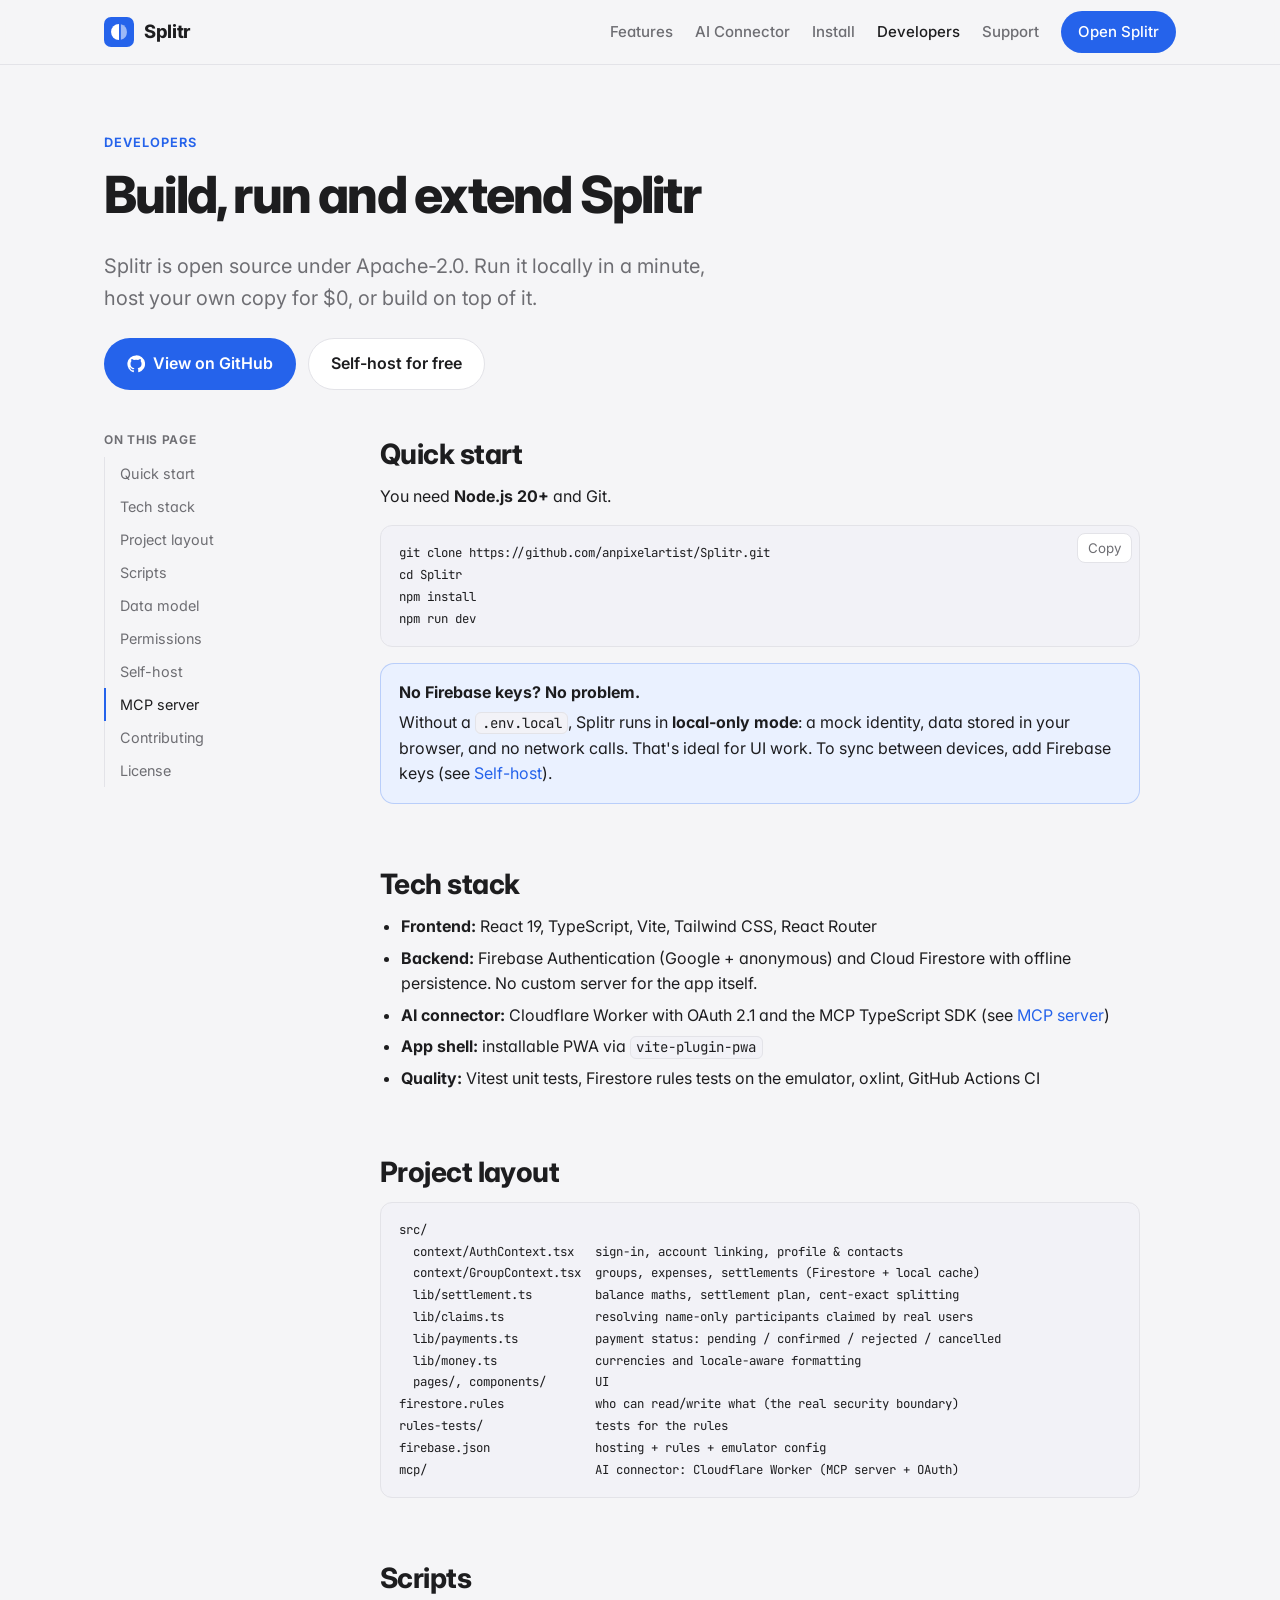
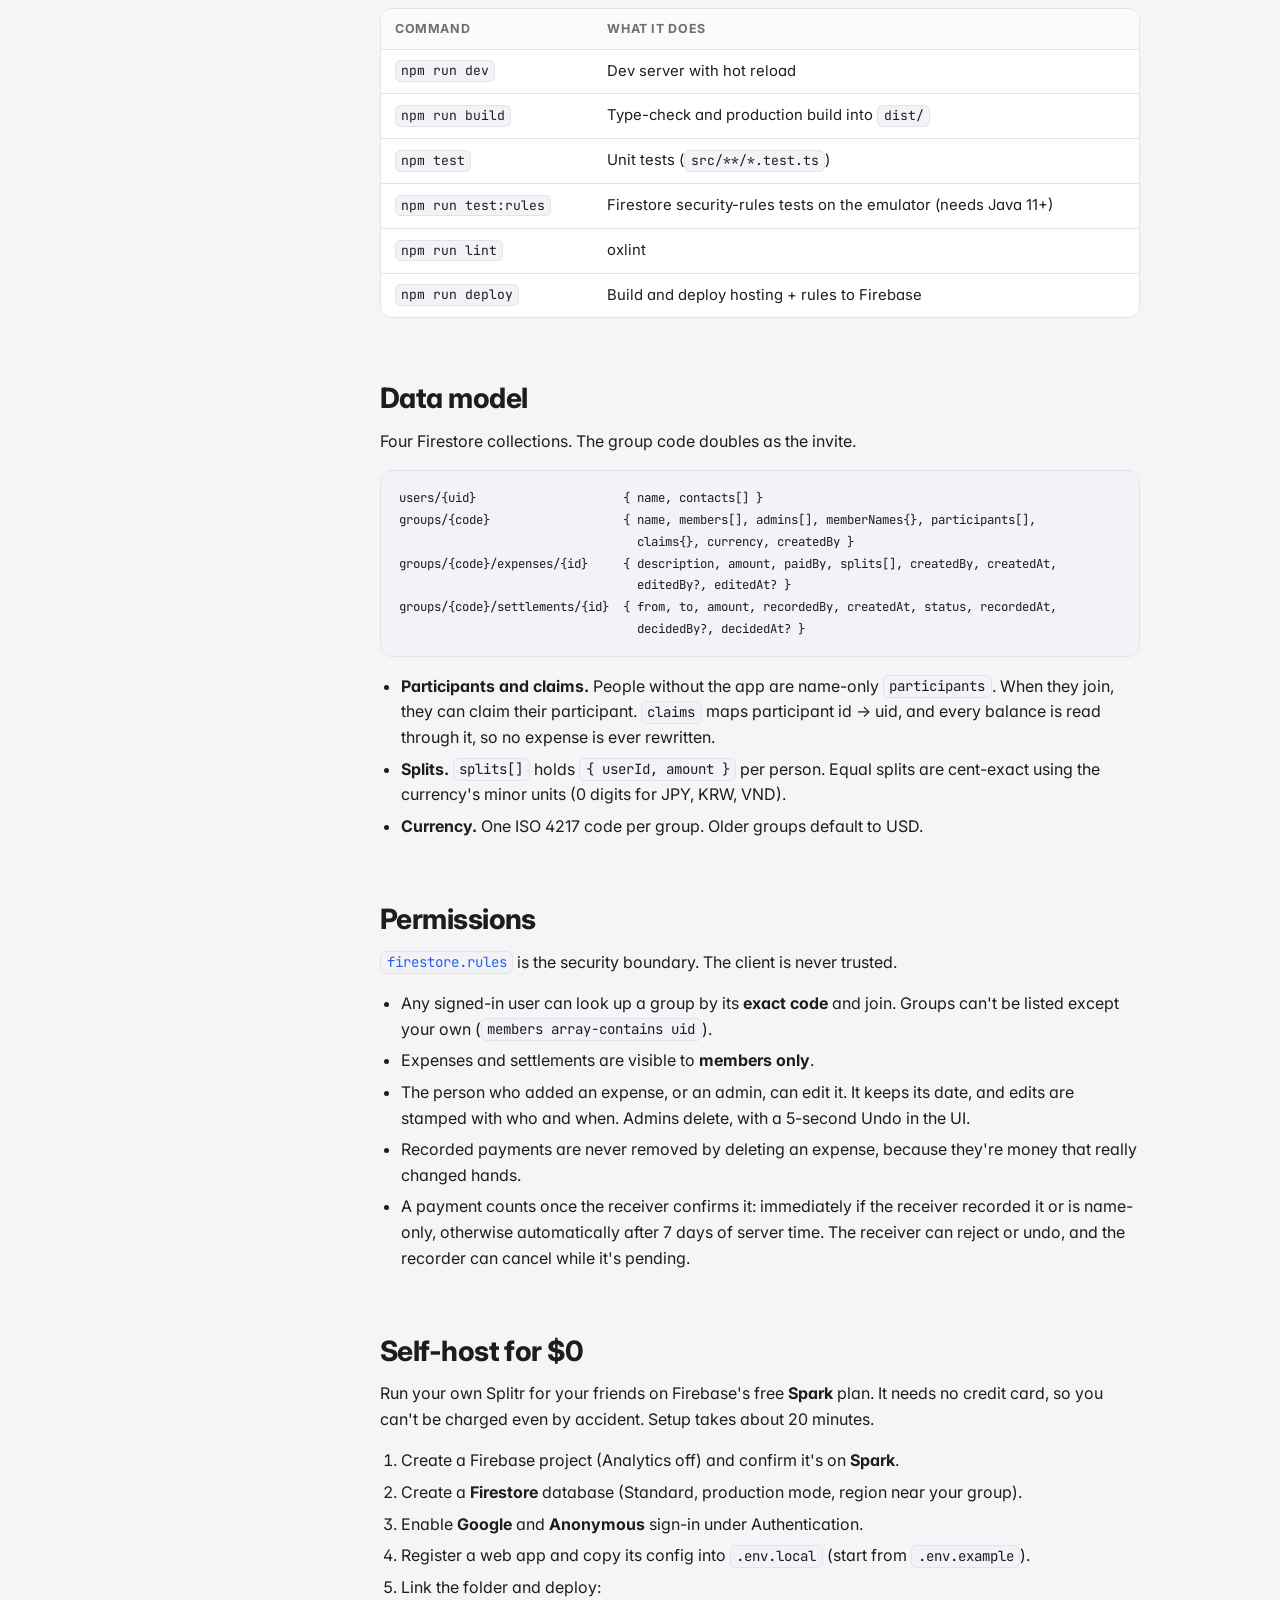
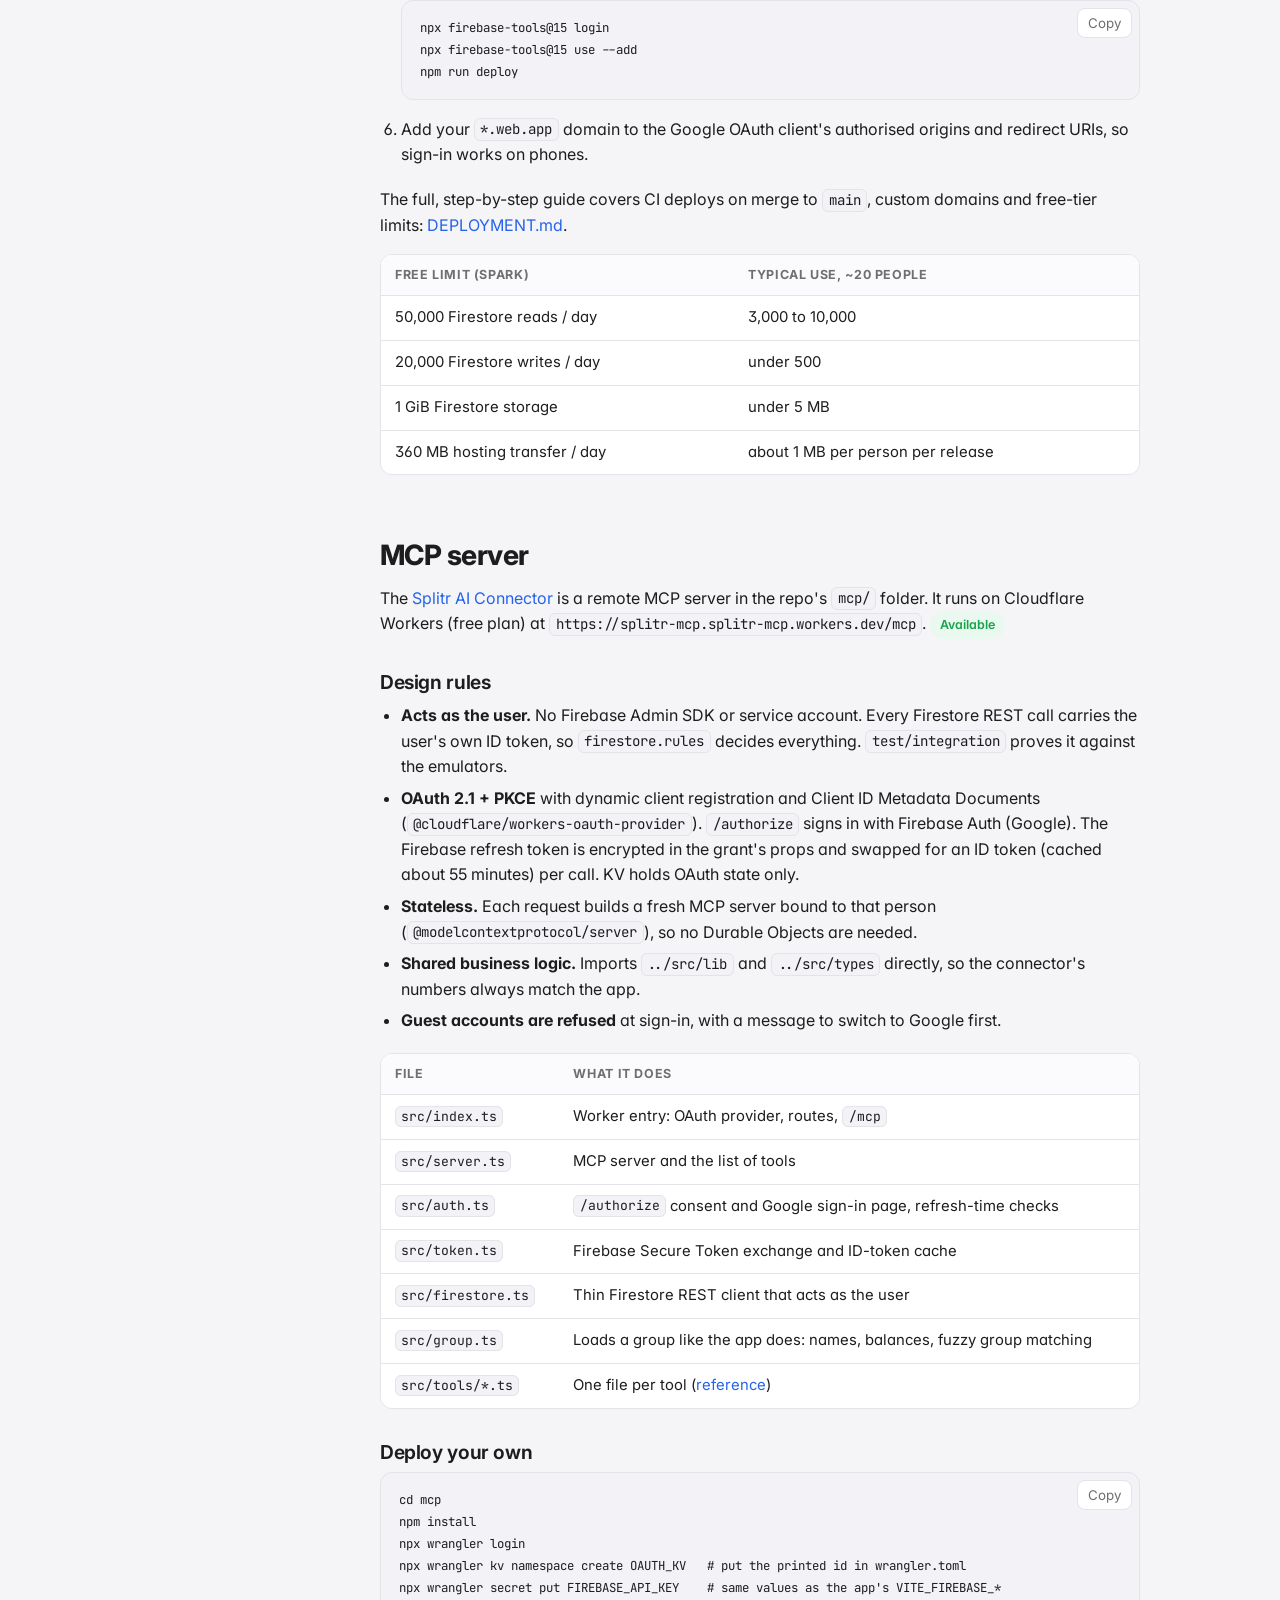
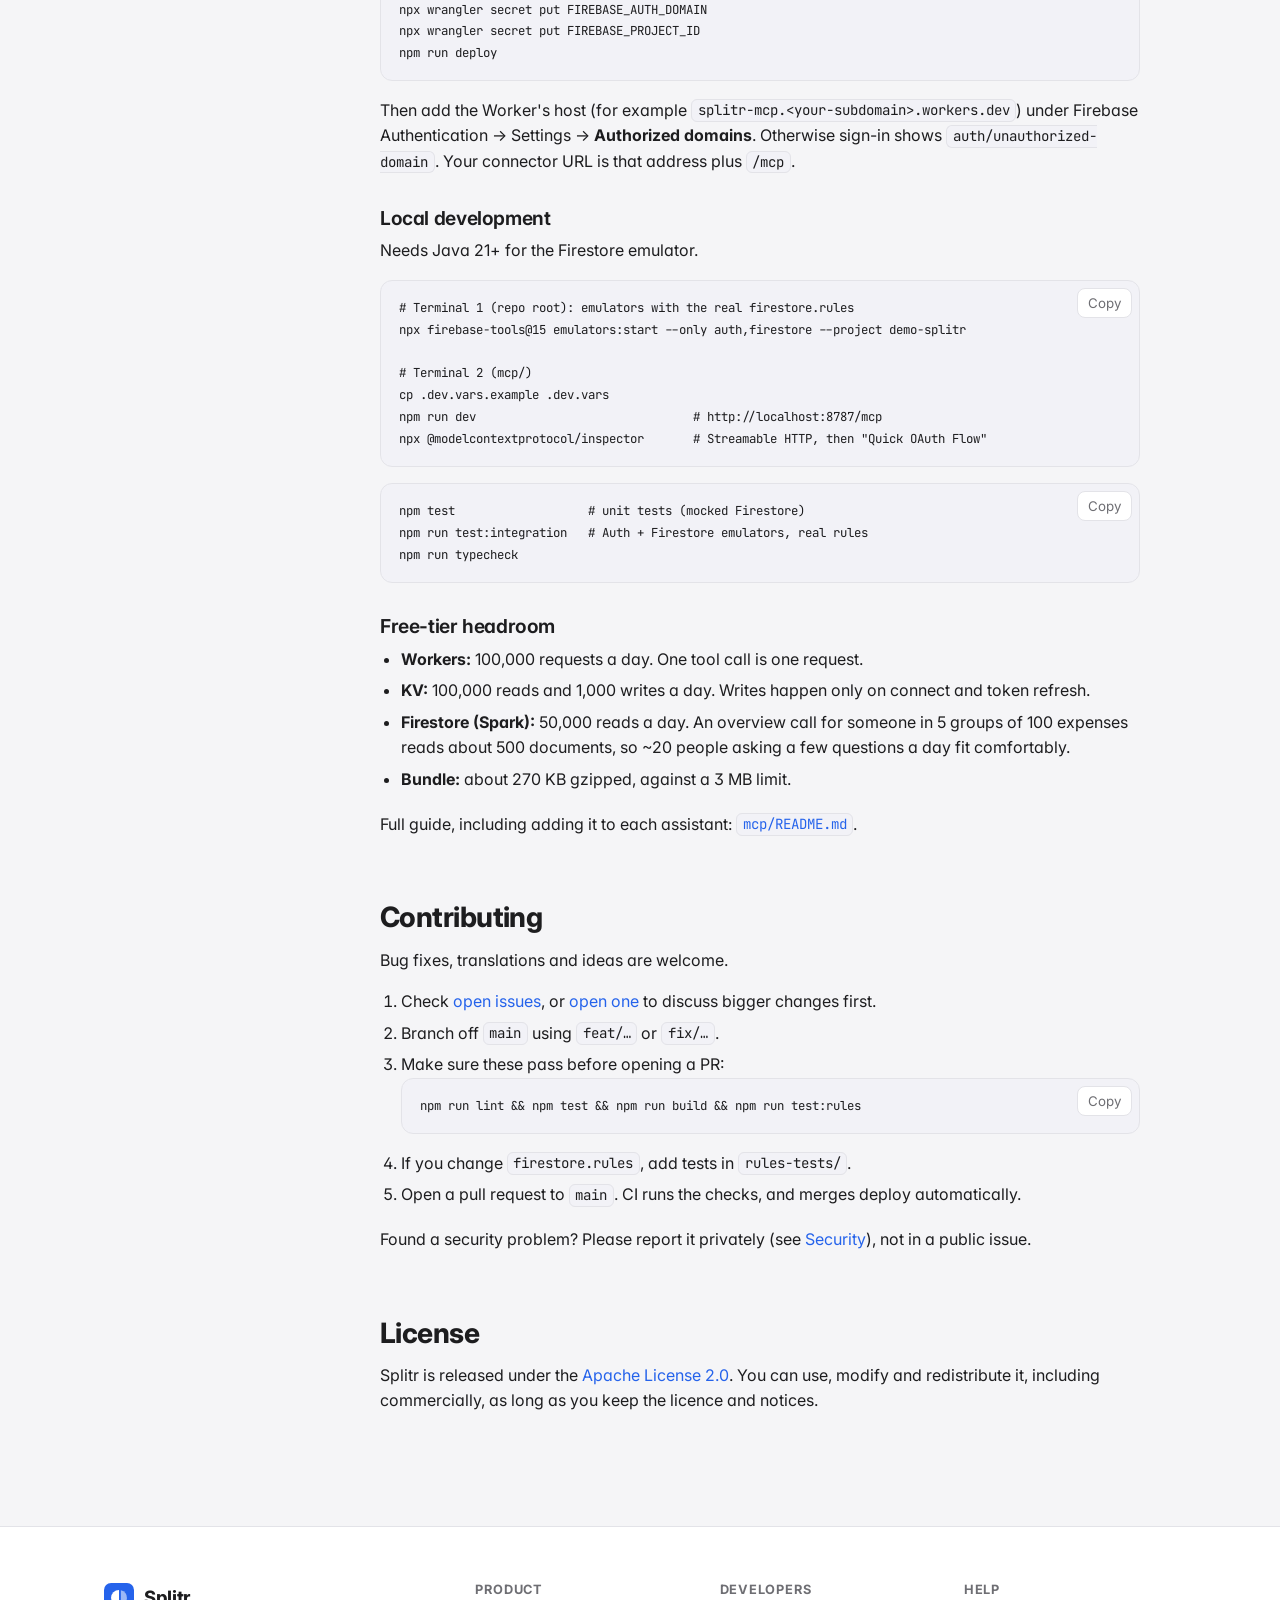
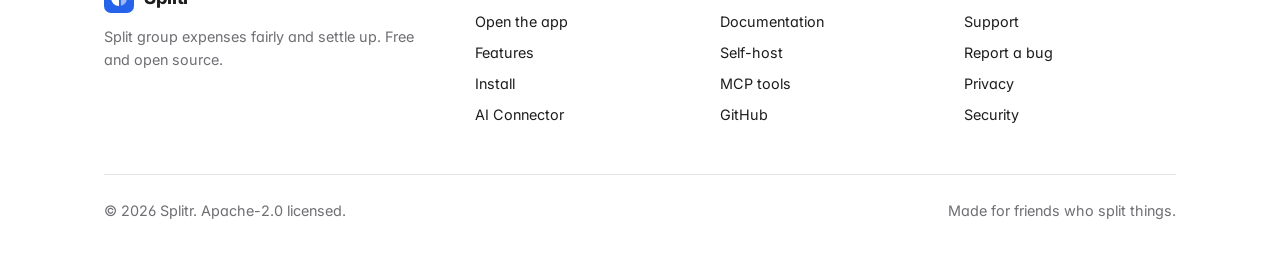
==== developers.html @ 8ebcb890 "Add the Splitr website: landing page, AI connector, docs, support, privacy A static site (plain HTML" ====
<!doctype html>
<html lang="en">
<head>
  <meta charset="utf-8">
  <meta name="viewport" content="width=device-width, initial-scale=1">
  <title>Splitr Developer Docs</title>
  <meta name="description" content="Run Splitr locally, self-host it for free on Firebase, understand its data model and security rules, and build on the Splitr MCP server.">
  <meta name="theme-color" content="#f5f5f7" media="(prefers-color-scheme: light)">
  <meta name="theme-color" content="#000000" media="(prefers-color-scheme: dark)">
  <link rel="icon" type="image/svg+xml" href="assets/logo.svg">
  <link rel="preconnect" href="https://fonts.googleapis.com">
  <link rel="preconnect" href="https://fonts.gstatic.com" crossorigin>
  <link href="https://fonts.googleapis.com/css2?family=Inter:wght@400;500;600;700;800&family=JetBrains+Mono:wght@500&display=swap" rel="stylesheet">
  <link rel="stylesheet" href="assets/css/site.css">
</head>
<body>

<header class="site-header">
  <nav class="container nav" aria-label="Main">
    <a class="brand" href="index.html"><img src="assets/logo.svg" alt="" width="30" height="30">Splitr</a>
    <button class="nav-toggle" aria-label="Menu" aria-expanded="false" aria-controls="nav-links">
      <svg width="24" height="24" viewBox="0 0 24 24" fill="none" stroke="currentColor" stroke-width="2" stroke-linecap="round"><path d="M4 7h16M4 12h16M4 17h16"/></svg>
    </button>
    <div class="nav-links" id="nav-links">
      <a href="index.html#features">Features</a>
      <a href="connector.html">AI Connector</a>
      <a href="index.html#install">Install</a>
      <a href="developers.html" aria-current="page">Developers</a>
      <a href="support.html">Support</a>
      <a class="btn btn-primary btn-sm" data-link="app" href="https://splitr-bills.web.app">Open Splitr</a>
    </div>
  </nav>
</header>

<main>
  <div class="container page-hero">
    <span class="eyebrow">Developers</span>
    <h1 style="font-size:clamp(2rem,5vw,3.2rem)">Build, run and extend Splitr</h1>
    <p class="lead">Splitr is open source under Apache-2.0. Run it locally in a minute, host your own copy for $0, or build on top of it.</p>
    <div class="btn-row" style="margin-top:24px">
      <a class="btn btn-primary" data-link="repo" href="https://github.com/anpixelartist/Splitr">
        <svg width="18" height="18" viewBox="0 0 24 24" fill="currentColor" aria-hidden="true"><path d="M12 .5a11.5 11.5 0 0 0-3.64 22.41c.58.1.79-.25.79-.56v-2c-3.2.7-3.88-1.37-3.88-1.37-.52-1.33-1.28-1.69-1.28-1.69-1.05-.71.08-.7.08-.7 1.16.08 1.77 1.19 1.77 1.19 1.03 1.77 2.7 1.26 3.36.96.1-.75.4-1.26.73-1.55-2.55-.29-5.24-1.28-5.24-5.68 0-1.26.45-2.28 1.19-3.09-.12-.29-.52-1.46.11-3.04 0 0 .97-.31 3.17 1.18a11 11 0 0 1 5.77 0c2.2-1.49 3.17-1.18 3.17-1.18.63 1.58.23 2.75.11 3.04.74.81 1.19 1.83 1.19 3.09 0 4.41-2.69 5.38-5.25 5.67.41.36.78 1.06.78 2.14v3.17c0 .31.21.67.8.56A11.5 11.5 0 0 0 12 .5z"/></svg>
        View on GitHub
      </a>
      <a class="btn btn-secondary" href="#self-host">Self-host for free</a>
    </div>
  </div>

  <div class="container docs">
    <nav class="toc" aria-label="On this page">
      <p>On this page</p>
      <ul>
        <li><a href="#quick-start">Quick start</a></li>
        <li><a href="#stack">Tech stack</a></li>
        <li><a href="#layout">Project layout</a></li>
        <li><a href="#scripts">Scripts</a></li>
        <li><a href="#data-model">Data model</a></li>
        <li><a href="#permissions">Permissions</a></li>
        <li><a href="#self-host">Self-host</a></li>
        <li><a href="#mcp">MCP server</a></li>
        <li><a href="#contributing">Contributing</a></li>
        <li><a href="#license">License</a></li>
      </ul>
    </nav>

    <article class="prose">
      <h2 id="quick-start">Quick start</h2>
      <p>You need <b>Node.js 20+</b> and Git.</p>
      <pre data-copy><code>git clone https://github.com/anpixelartist/Splitr.git
cd Splitr
npm install
npm run dev</code></pre>
      <div class="callout info">
        <strong>No Firebase keys? No problem.</strong>
        <p>Without a <code>.env.local</code>, Splitr runs in <b>local-only mode</b>: a mock identity, data stored in your browser, and no network calls. That's ideal for UI work. To sync between devices, add Firebase keys (see <a href="#self-host">Self-host</a>).</p>
      </div>

      <h2 id="stack">Tech stack</h2>
      <ul>
        <li><b>Frontend:</b> React 19, TypeScript, Vite, Tailwind CSS, React Router</li>
        <li><b>Backend:</b> Firebase Authentication (Google + anonymous) and Cloud Firestore with offline persistence. No custom server for the app itself.</li>
        <li><b>AI connector:</b> Cloudflare Worker with OAuth 2.1 and the MCP TypeScript SDK (see <a href="#mcp">MCP server</a>)</li>
        <li><b>App shell:</b> installable PWA via <code>vite-plugin-pwa</code></li>
        <li><b>Quality:</b> Vitest unit tests, Firestore rules tests on the emulator, oxlint, GitHub Actions CI</li>
      </ul>

      <h2 id="layout">Project layout</h2>
      <pre><code>src/
  context/AuthContext.tsx   sign-in, account linking, profile &amp; contacts
  context/GroupContext.tsx  groups, expenses, settlements (Firestore + local cache)
  lib/settlement.ts         balance maths, settlement plan, cent-exact splitting
  lib/claims.ts             resolving name-only participants claimed by real users
  lib/payments.ts           payment status: pending / confirmed / rejected / cancelled
  lib/money.ts              currencies and locale-aware formatting
  pages/, components/       UI
firestore.rules             who can read/write what (the real security boundary)
rules-tests/                tests for the rules
firebase.json               hosting + rules + emulator config
mcp/                        AI connector: Cloudflare Worker (MCP server + OAuth)</code></pre>

      <h2 id="scripts">Scripts</h2>
      <div class="table-wrap">
        <table>
          <thead><tr><th>Command</th><th>What it does</th></tr></thead>
          <tbody>
            <tr><td><code>npm run dev</code></td><td>Dev server with hot reload</td></tr>
            <tr><td><code>npm run build</code></td><td>Type-check and production build into <code>dist/</code></td></tr>
            <tr><td><code>npm test</code></td><td>Unit tests (<code>src/**/*.test.ts</code>)</td></tr>
            <tr><td><code>npm run test:rules</code></td><td>Firestore security-rules tests on the emulator (needs Java 11+)</td></tr>
            <tr><td><code>npm run lint</code></td><td>oxlint</td></tr>
            <tr><td><code>npm run deploy</code></td><td>Build and deploy hosting + rules to Firebase</td></tr>
          </tbody>
        </table>
      </div>

      <h2 id="data-model">Data model</h2>
      <p>Four Firestore collections. The group code doubles as the invite.</p>
      <pre><code>users/{uid}                     { name, contacts[] }
groups/{code}                   { name, members[], admins[], memberNames{}, participants[],
                                  claims{}, currency, createdBy }
groups/{code}/expenses/{id}     { description, amount, paidBy, splits[], createdBy, createdAt,
                                  editedBy?, editedAt? }
groups/{code}/settlements/{id}  { from, to, amount, recordedBy, createdAt, status, recordedAt,
                                  decidedBy?, decidedAt? }</code></pre>
      <ul>
        <li><b>Participants and claims.</b> People without the app are name-only <code>participants</code>. When they join, they can claim their participant. <code>claims</code> maps participant id → uid, and every balance is read through it, so no expense is ever rewritten.</li>
        <li><b>Splits.</b> <code>splits[]</code> holds <code>{ userId, amount }</code> per person. Equal splits are cent-exact using the currency's minor units (0 digits for JPY, KRW, VND).</li>
        <li><b>Currency.</b> One ISO 4217 code per group. Older groups default to USD.</li>
      </ul>

      <h2 id="permissions">Permissions</h2>
      <p><a data-link="rules" href="https://github.com/anpixelartist/Splitr/blob/main/firestore.rules"><code>firestore.rules</code></a> is the security boundary. The client is never trusted.</p>
      <ul>
        <li>Any signed-in user can look up a group by its <b>exact code</b> and join. Groups can't be listed except your own (<code>members array-contains uid</code>).</li>
        <li>Expenses and settlements are visible to <b>members only</b>.</li>
        <li>The person who added an expense, or an admin, can edit it. It keeps its date, and edits are stamped with who and when. Admins delete, with a 5-second Undo in the UI.</li>
        <li>Recorded payments are never removed by deleting an expense, because they're money that really changed hands.</li>
        <li>A payment counts once the receiver confirms it: immediately if the receiver recorded it or is name-only, otherwise automatically after 7 days of server time. The receiver can reject or undo, and the recorder can cancel while it's pending.</li>
      </ul>

      <h2 id="self-host">Self-host for $0</h2>
      <p>Run your own Splitr for your friends on Firebase's free <b>Spark</b> plan. It needs no credit card, so you can't be charged even by accident. Setup takes about 20 minutes.</p>
      <ol>
        <li>Create a Firebase project (Analytics off) and confirm it's on <b>Spark</b>.</li>
        <li>Create a <b>Firestore</b> database (Standard, production mode, region near your group).</li>
        <li>Enable <b>Google</b> and <b>Anonymous</b> sign-in under Authentication.</li>
        <li>Register a web app and copy its config into <code>.env.local</code> (start from <code>.env.example</code>).</li>
        <li>Link the folder and deploy:
          <pre data-copy><code>npx firebase-tools@15 login
npx firebase-tools@15 use --add
npm run deploy</code></pre></li>
        <li>Add your <code>*.web.app</code> domain to the Google OAuth client's authorised origins and redirect URIs, so sign-in works on phones.</li>
      </ol>
      <p>The full, step-by-step guide covers CI deploys on merge to <code>main</code>, custom domains and free-tier limits: <a data-link="deployment" href="https://github.com/anpixelartist/Splitr/blob/main/DEPLOYMENT.md">DEPLOYMENT.md</a>.</p>
      <div class="table-wrap">
        <table>
          <thead><tr><th>Free limit (Spark)</th><th>Typical use, ~20 people</th></tr></thead>
          <tbody>
            <tr><td>50,000 Firestore reads / day</td><td>3,000 to 10,000</td></tr>
            <tr><td>20,000 Firestore writes / day</td><td>under 500</td></tr>
            <tr><td>1 GiB Firestore storage</td><td>under 5 MB</td></tr>
            <tr><td>360 MB hosting transfer / day</td><td>about 1 MB per person per release</td></tr>
          </tbody>
        </table>
      </div>

      <h2 id="mcp">MCP server</h2>
      <p>The <a href="connector.html">Splitr AI Connector</a> is a remote MCP server in the repo's <code>mcp/</code> folder. It runs on Cloudflare Workers (free plan) at <code>https://splitr-mcp.splitr-mcp.workers.dev/mcp</code>. <span class="pill green" data-connector-status>Available</span></p>
      <h3>Design rules</h3>
      <ul>
        <li><b>Acts as the user.</b> No Firebase Admin SDK or service account. Every Firestore REST call carries the user's own ID token, so <code>firestore.rules</code> decides everything. <code>test/integration</code> proves it against the emulators.</li>
        <li><b>OAuth 2.1 + PKCE</b> with dynamic client registration and Client ID Metadata Documents (<code>@cloudflare/workers-oauth-provider</code>). <code>/authorize</code> signs in with Firebase Auth (Google). The Firebase refresh token is encrypted in the grant's props and swapped for an ID token (cached about 55 minutes) per call. KV holds OAuth state only.</li>
        <li><b>Stateless.</b> Each request builds a fresh MCP server bound to that person (<code>@modelcontextprotocol/server</code>), so no Durable Objects are needed.</li>
        <li><b>Shared business logic.</b> Imports <code>../src/lib</code> and <code>../src/types</code> directly, so the connector's numbers always match the app.</li>
        <li><b>Guest accounts are refused</b> at sign-in, with a message to switch to Google first.</li>
      </ul>
      <div class="table-wrap">
        <table>
          <thead><tr><th>File</th><th>What it does</th></tr></thead>
          <tbody>
            <tr><td><code>src/index.ts</code></td><td>Worker entry: OAuth provider, routes, <code>/mcp</code></td></tr>
            <tr><td><code>src/server.ts</code></td><td>MCP server and the list of tools</td></tr>
            <tr><td><code>src/auth.ts</code></td><td><code>/authorize</code> consent and Google sign-in page, refresh-time checks</td></tr>
            <tr><td><code>src/token.ts</code></td><td>Firebase Secure Token exchange and ID-token cache</td></tr>
            <tr><td><code>src/firestore.ts</code></td><td>Thin Firestore REST client that acts as the user</td></tr>
            <tr><td><code>src/group.ts</code></td><td>Loads a group like the app does: names, balances, fuzzy group matching</td></tr>
            <tr><td><code>src/tools/*.ts</code></td><td>One file per tool (<a href="connector.html#tools">reference</a>)</td></tr>
          </tbody>
        </table>
      </div>
      <h3>Deploy your own</h3>
      <pre data-copy><code>cd mcp
npm install
npx wrangler login
npx wrangler kv namespace create OAUTH_KV   # put the printed id in wrangler.toml
npx wrangler secret put FIREBASE_API_KEY    # same values as the app's VITE_FIREBASE_*
npx wrangler secret put FIREBASE_AUTH_DOMAIN
npx wrangler secret put FIREBASE_PROJECT_ID
npm run deploy</code></pre>
      <p>Then add the Worker's host (for example <code>splitr-mcp.&lt;your-subdomain&gt;.workers.dev</code>) under Firebase Authentication → Settings → <b>Authorized domains</b>. Otherwise sign-in shows <code>auth/unauthorized-domain</code>. Your connector URL is that address plus <code>/mcp</code>.</p>
      <h3>Local development</h3>
      <p>Needs Java 21+ for the Firestore emulator.</p>
      <pre data-copy><code># Terminal 1 (repo root): emulators with the real firestore.rules
npx firebase-tools@15 emulators:start --only auth,firestore --project demo-splitr

# Terminal 2 (mcp/)
cp .dev.vars.example .dev.vars
npm run dev                               # http://localhost:8787/mcp
npx @modelcontextprotocol/inspector       # Streamable HTTP, then "Quick OAuth Flow"</code></pre>
      <pre data-copy><code>npm test                   # unit tests (mocked Firestore)
npm run test:integration   # Auth + Firestore emulators, real rules
npm run typecheck</code></pre>
      <h3>Free-tier headroom</h3>
      <ul>
        <li><b>Workers:</b> 100,000 requests a day. One tool call is one request.</li>
        <li><b>KV:</b> 100,000 reads and 1,000 writes a day. Writes happen only on connect and token refresh.</li>
        <li><b>Firestore (Spark):</b> 50,000 reads a day. An overview call for someone in 5 groups of 100 expenses reads about 500 documents, so ~20 people asking a few questions a day fit comfortably.</li>
        <li><b>Bundle:</b> about 270 KB gzipped, against a 3 MB limit.</li>
      </ul>
      <p>Full guide, including adding it to each assistant: <a data-link="mcpReadme" href="https://github.com/anpixelartist/Splitr/blob/main/mcp/README.md"><code>mcp/README.md</code></a>.</p>

      <h2 id="contributing">Contributing</h2>
      <p>Bug fixes, translations and ideas are welcome.</p>
      <ol>
        <li>Check <a data-link="repo" href="https://github.com/anpixelartist/Splitr">open issues</a>, or <a data-link="feature" href="https://github.com/anpixelartist/Splitr/issues/new">open one</a> to discuss bigger changes first.</li>
        <li>Branch off <code>main</code> using <code>feat/…</code> or <code>fix/…</code>.</li>
        <li>Make sure these pass before opening a PR:
          <pre data-copy><code>npm run lint &amp;&amp; npm test &amp;&amp; npm run build &amp;&amp; npm run test:rules</code></pre></li>
        <li>If you change <code>firestore.rules</code>, add tests in <code>rules-tests/</code>.</li>
        <li>Open a pull request to <code>main</code>. CI runs the checks, and merges deploy automatically.</li>
      </ol>
      <p>Found a security problem? Please report it privately (see <a href="support.html#security">Security</a>), not in a public issue.</p>

      <h2 id="license">License</h2>
      <p>Splitr is released under the <a data-link="license" href="https://github.com/anpixelartist/Splitr/blob/main/LICENSE">Apache License 2.0</a>. You can use, modify and redistribute it, including commercially, as long as you keep the licence and notices.</p>
    </article>
  </div>
</main>

<footer class="site-footer">
  <div class="container">
    <div class="footer-grid">
      <div>
        <a class="brand" href="index.html"><img src="assets/logo.svg" alt="" width="30" height="30">Splitr</a>
        <p class="muted" style="margin-top:12px;max-width:320px">Split group expenses fairly and settle up. Free and open source.</p>
      </div>
      <div>
        <h4>Product</h4>
        <ul>
          <li><a data-link="app" href="https://splitr-bills.web.app">Open the app</a></li>
          <li><a href="index.html#features">Features</a></li>
          <li><a href="index.html#install">Install</a></li>
          <li><a href="connector.html">AI Connector</a></li>
        </ul>
      </div>
      <div>
        <h4>Developers</h4>
        <ul>
          <li><a href="developers.html">Documentation</a></li>
          <li><a href="developers.html#self-host">Self-host</a></li>
          <li><a href="connector.html#tools">MCP tools</a></li>
          <li><a data-link="repo" href="https://github.com/anpixelartist/Splitr">GitHub</a></li>
        </ul>
      </div>
      <div>
        <h4>Help</h4>
        <ul>
          <li><a href="support.html">Support</a></li>
          <li><a data-link="bug" href="https://github.com/anpixelartist/Splitr/issues/new">Report a bug</a></li>
          <li><a href="privacy.html">Privacy</a></li>
          <li><a href="support.html#security">Security</a></li>
        </ul>
      </div>
    </div>
    <div class="footer-bottom">
      <span>© <span data-year>2026</span> Splitr. Apache-2.0 licensed.</span>
      <span>Made for friends who split things.</span>
    </div>
  </div>
</footer>

<script src="assets/js/site.js"></script>
</body>
</html>
---- assets/css/site.css ----
/* Splitr website. Colours follow the app: Apple system greys, blue accent. */

:root {
  color-scheme: light dark;
  --page: #f5f5f7;
  --surface: #ffffff;
  --surface-2: #fbfbfd;
  --text: #1d1d1f;
  --muted: #6e6e73;
  --line: #e3e3e8;
  --accent: #2563eb;
  --accent-hover: #1d4ed8;
  --accent-soft: #eaf1ff;
  --green: #16a34a;
  --green-soft: #e9f9ef;
  --red: #dc2626;
  --red-soft: #fdeeee;
  --amber: #b45309;
  --amber-soft: #fff6e0;
  --code-bg: #f2f2f7;
  --shadow: 0 1px 2px rgb(0 0 0 / .04), 0 8px 30px rgb(0 0 0 / .06);
  --radius: 18px;
  --max: 1120px;
}

@media (prefers-color-scheme: dark) {
  :root {
    --page: #000000;
    --surface: #1c1c1e;
    --surface-2: #141416;
    --text: #f5f5f7;
    --muted: #a1a1a6;
    --line: #2c2c2e;
    --accent: #3b82f6;
    --accent-hover: #60a5fa;
    --accent-soft: #16223a;
    --green: #4ade80;
    --green-soft: #12291c;
    --red: #f87171;
    --red-soft: #321618;
    --amber: #fbbf24;
    --amber-soft: #30240e;
    --code-bg: #111113;
    --shadow: 0 1px 2px rgb(0 0 0 / .5), 0 8px 30px rgb(0 0 0 / .4);
  }
}

*, *::before, *::after { box-sizing: border-box; }
html { scroll-behavior: smooth; scroll-padding-top: 80px; -webkit-text-size-adjust: 100%; }
body {
  margin: 0;
  background: var(--page);
  color: var(--text);
  font: 16px/1.6 "Inter", system-ui, -apple-system, "Segoe UI", Roboto, sans-serif;
  font-feature-settings: "cv11", "ss01";
  -webkit-font-smoothing: antialiased;
  overflow-x: clip;
}
img, svg { display: block; max-width: 100%; }
a { color: var(--accent); text-decoration: none; }
a:hover { text-decoration: underline; }
h1, h2, h3, h4 { line-height: 1.15; letter-spacing: -0.02em; margin: 0 0 .5em; }
h1 { font-size: clamp(2.4rem, 6vw, 4.2rem); letter-spacing: -0.035em; font-weight: 800; }
h2 { font-size: clamp(1.8rem, 4vw, 2.6rem); font-weight: 750; }
h3 { font-size: 1.2rem; font-weight: 650; }
p { margin: 0 0 1em; }
code, pre, kbd { font-family: "JetBrains Mono", ui-monospace, SFMono-Regular, Menlo, monospace; font-size: .88em; }
:not(pre) > code { background: var(--code-bg); border: 1px solid var(--line); padding: .1em .4em; border-radius: 6px; }
pre { background: var(--code-bg); border: 1px solid var(--line); border-radius: 12px; padding: 16px 18px; overflow-x: auto; line-height: 1.55; margin: 0 0 1.2em; }
:focus-visible { outline: 3px solid var(--accent); outline-offset: 2px; border-radius: 6px; }
.sr-only { position: absolute; width: 1px; height: 1px; overflow: hidden; clip: rect(0 0 0 0); white-space: nowrap; }

.container { max-width: var(--max); margin: 0 auto; padding: 0 16px; }
@media (min-width: 640px) { .container { padding: 0 24px; } }
.muted { color: var(--muted); }
.center { text-align: center; }
/* "Splitr" is a wordmark: always written exactly like that, never in capitals,
   even inside uppercase labels. site.js wraps any stray occurrence. */
.brand-name { text-transform: none; letter-spacing: -0.01em; }
.eyebrow { display: inline-block; font-size: .8rem; font-weight: 650; letter-spacing: .08em; text-transform: uppercase; color: var(--accent); margin-bottom: 12px; }
.lead { font-size: clamp(1.05rem, 2vw, 1.25rem); color: var(--muted); max-width: 640px; }
.center .lead { margin-left: auto; margin-right: auto; }

/* ── Header ─────────────────────────────────────────────── */
/* The blur lives on ::before: backdrop-filter on the header itself would trap
   the fixed-position mobile menu inside the header's box. */
.site-header { position: sticky; top: 0; z-index: 50; border-bottom: 1px solid var(--line); }
.site-header::before {
  content: ""; position: absolute; inset: 0; z-index: -1;
  background: color-mix(in srgb, var(--page) 80%, transparent);
  backdrop-filter: saturate(180%) blur(20px);
  -webkit-backdrop-filter: saturate(180%) blur(20px);
}
.nav { display: flex; align-items: center; gap: 24px; height: 64px; }
.brand { display: flex; align-items: center; gap: 10px; color: var(--text); font-weight: 750; font-size: 1.15rem; letter-spacing: -0.02em; }
.brand:hover { text-decoration: none; }
.brand img { width: 30px; height: 30px; }
.nav-links { display: flex; gap: 22px; margin-left: auto; align-items: center; }
.nav-links a { color: var(--muted); font-size: .94rem; font-weight: 500; }
.nav-links a:hover, .nav-links a[aria-current="page"] { color: var(--text); text-decoration: none; }
.nav-toggle { display: none; margin-left: auto; background: none; border: 0; color: var(--text); padding: 8px; cursor: pointer; }
/* Phones and small tablets: the menu is a bottom sheet, in thumb reach */
.nav-backdrop { display: none; }
@media (max-width: 860px) {
  .nav-toggle { display: block; }
  .nav-links {
    position: fixed; left: 0; right: 0; bottom: 0; z-index: 70;
    flex-direction: column; align-items: stretch; gap: 0;
    background: var(--surface); border-radius: 24px 24px 0 0;
    padding: 28px 20px calc(20px + env(safe-area-inset-bottom));
    box-shadow: 0 -10px 40px rgb(0 0 0 / .18);
    transform: translateY(105%); visibility: hidden;
    transition: transform .32s cubic-bezier(.32, .72, 0, 1), visibility 0s .32s;
  }
  .nav-links::before {
    content: ""; position: absolute; top: 10px; left: 50%; width: 40px; height: 5px;
    margin-left: -20px; border-radius: 3px; background: var(--line);
  }
  .nav-links.open { transform: none; visibility: visible; transition: transform .32s cubic-bezier(.32, .72, 0, 1); }
  .nav-links a { padding: 15px 4px; border-bottom: 1px solid var(--line); font-size: 1.05rem; color: var(--text); }
  .nav-links .btn { margin-top: 16px; border-bottom: 0; padding: 14px; font-size: 1rem; }
  .nav-backdrop {
    display: block; position: fixed; inset: 0; z-index: 60; background: rgb(0 0 0 / .4);
    opacity: 0; pointer-events: none; transition: opacity .25s;
  }
  .nav-backdrop.open { opacity: 1; pointer-events: auto; }
  html.nav-open { overflow: hidden; }
  html.nav-open .site-header { z-index: 80; }
}

/* ── Buttons ────────────────────────────────────────────── */
.btn {
  display: inline-flex; align-items: center; justify-content: center; gap: 8px;
  padding: 12px 22px; border-radius: 999px; font-weight: 600; font-size: 1rem;
  border: 1px solid transparent; cursor: pointer; transition: background .15s, transform .1s, border-color .15s;
  font-family: inherit;
}
.btn:hover { text-decoration: none; }
.btn:active { transform: scale(.98); }
.btn-primary { background: var(--accent); color: #fff; }
.btn-primary:hover { background: var(--accent-hover); color: #fff; }
.btn-secondary { background: var(--surface); color: var(--text); border-color: var(--line); }
.btn-secondary:hover { border-color: var(--muted); }
.btn-sm { padding: 8px 16px; font-size: .9rem; }
.nav-links .btn-primary { color: #fff; }
.btn-row { display: flex; flex-wrap: wrap; gap: 12px; }
.center .btn-row { justify-content: center; }

/* ── Sections ───────────────────────────────────────────── */
section { padding: 88px 0; }
@media (max-width: 640px) { section { padding: 64px 0; } }
.section-alt { background: var(--surface); border-top: 1px solid var(--line); border-bottom: 1px solid var(--line); }
.section-head { margin-bottom: 48px; }

/* ── Hero ───────────────────────────────────────────────── */
.hero { padding: 72px 0 88px; position: relative; overflow: hidden; }
.hero::before {
  content: ""; position: absolute; inset: -40% -20% auto; height: 700px; z-index: -1;
  background: radial-gradient(closest-side, color-mix(in srgb, var(--accent) 18%, transparent), transparent);
}
.hero-grid { display: grid; grid-template-columns: 1.1fr .9fr; gap: 56px; align-items: center; }
@media (max-width: 900px) { .hero-grid { grid-template-columns: 1fr; gap: 48px; } }
.hero-title { margin-bottom: .45em; }
.hero-title .tagline { display: block; font-size: clamp(1.9rem, 4.6vw, 3.1rem); letter-spacing: -0.03em; line-height: 1.1; margin-top: .25em; }
.hero-title .tagline em { font-style: normal; color: var(--accent); }
.hero .lead { margin-bottom: 28px; }
.trust { display: flex; flex-wrap: wrap; gap: 8px 20px; margin-top: 24px; font-size: .9rem; color: var(--muted); }
.trust span { display: inline-flex; align-items: center; gap: 6px; }
.trust svg { width: 16px; height: 16px; color: var(--green); }

/* ── Phone mockup ───────────────────────────────────────── */
.phone {
  width: 300px; max-width: 100%; margin: 0 auto; padding: 12px;
  background: #1d1d1f; border-radius: 46px; box-shadow: 0 30px 80px rgb(37 99 235 / .25), var(--shadow);
}
.phone-screen { background: var(--page); border-radius: 36px; overflow: hidden; padding: 18px 14px 20px; min-height: 560px; }
.phone-notch { width: 90px; height: 24px; background: #1d1d1f; border-radius: 0 0 14px 14px; margin: -18px auto 14px; }
.ph-title { font-weight: 750; font-size: 1.35rem; letter-spacing: -0.02em; margin: 0 4px 2px; }
.ph-sub { font-size: .75rem; color: var(--muted); margin: 0 4px 12px; }
.ph-card { background: var(--surface); border-radius: 16px; padding: 14px; margin-bottom: 10px; box-shadow: 0 1px 2px rgb(0 0 0 / .04); }
.ph-balance { background: linear-gradient(135deg, #16a34a, #22c55e); color: #fff; }
.ph-balance small { opacity: .85; font-size: .72rem; display: block; }
.ph-balance strong { font-size: 1.7rem; letter-spacing: -0.03em; }
.ph-label { font-size: .68rem; font-weight: 650; text-transform: uppercase; letter-spacing: .06em; color: var(--muted); margin: 14px 6px 6px; }
.ph-row { display: flex; align-items: center; gap: 10px; padding: 8px 0; font-size: .82rem; }
.ph-row + .ph-row { border-top: 1px solid var(--line); }
.ph-icon { width: 30px; height: 30px; border-radius: 9px; display: grid; place-items: center; font-size: .95rem; flex: none; background: var(--accent-soft); }
.ph-row div { flex: 1; min-width: 0; }
.ph-row b { display: block; font-weight: 600; }
.ph-row span { color: var(--muted); font-size: .72rem; }
.ph-amt { font-weight: 650; white-space: nowrap; }
.ph-plan { display: flex; align-items: center; gap: 6px; font-size: .8rem; padding: 6px 0; }
.ph-plan .arrow { color: var(--muted); }
.ph-plan .ph-amt { margin-left: auto; color: var(--accent); }

/* ── Cards & grids ──────────────────────────────────────── */
.grid { display: grid; gap: 20px; }
.grid-3 { grid-template-columns: repeat(3, 1fr); }
.grid-2 { grid-template-columns: repeat(2, 1fr); }
@media (max-width: 900px) { .grid-3 { grid-template-columns: repeat(2, 1fr); } }
@media (max-width: 640px) { .grid-3, .grid-2 { grid-template-columns: 1fr; } }
.card { background: var(--surface); border: 1px solid var(--line); border-radius: var(--radius); padding: 28px; }
.section-alt .card { background: var(--surface-2); }
.card h3 { margin-top: 16px; }
.card p { color: var(--muted); margin: 0; }
.icon-badge { width: 44px; height: 44px; border-radius: 12px; display: grid; place-items: center; background: var(--accent-soft); color: var(--accent); }
.icon-badge svg { width: 22px; height: 22px; }
.icon-badge.green { background: var(--green-soft); color: var(--green); }
.icon-badge.amber { background: var(--amber-soft); color: var(--amber); }
.icon-badge.red { background: var(--red-soft); color: var(--red); }

.steps { counter-reset: step; }
.step { position: relative; padding-top: 56px; }
.step::before {
  counter-increment: step; content: counter(step);
  position: absolute; top: 0; left: 0; width: 40px; height: 40px; border-radius: 50%;
  display: grid; place-items: center; font-weight: 700; background: var(--accent); color: #fff;
}
.step p { color: var(--muted); }

/* ── Split feature (text + visual) ──────────────────────── */
.split { display: grid; grid-template-columns: 1fr 1fr; gap: 56px; align-items: center; }
@media (max-width: 900px) { .split { grid-template-columns: 1fr; gap: 40px; } }
.checklist { list-style: none; padding: 0; margin: 0 0 28px; }
.checklist li { display: flex; gap: 12px; padding: 8px 0; }
.checklist li::before {
  content: ""; flex: none; width: 20px; height: 20px; margin-top: 3px; border-radius: 50%;
  background: var(--accent-soft) url("data:image/svg+xml,%3Csvg xmlns='http://www.w3.org/2000/svg' viewBox='0 0 24 24' fill='none' stroke='%232563eb' stroke-width='3' stroke-linecap='round' stroke-linejoin='round'%3E%3Cpath d='M20 6 9 17l-5-5'/%3E%3C/svg%3E") center / 12px no-repeat;
}

/* ── Chat mockup ────────────────────────────────────────── */
.chat { background: var(--surface); border: 1px solid var(--line); border-radius: 22px; padding: 20px; box-shadow: var(--shadow); }
.chat-top { display: flex; align-items: center; gap: 8px; font-size: .8rem; color: var(--muted); padding-bottom: 14px; margin-bottom: 16px; border-bottom: 1px solid var(--line); }
.chat-top .dot { width: 8px; height: 8px; border-radius: 50%; background: var(--green); }
.bubble { max-width: 88%; padding: 10px 14px; border-radius: 18px; margin-bottom: 10px; font-size: .93rem; }
.bubble.user { margin-left: auto; background: var(--accent); color: #fff; border-bottom-right-radius: 6px; }
.bubble.ai { background: var(--code-bg); border-bottom-left-radius: 6px; }
.tool-call { display: inline-flex; align-items: center; gap: 6px; font: 500 .75rem/1 "JetBrains Mono", ui-monospace, monospace; color: var(--muted); background: var(--page); border: 1px solid var(--line); border-radius: 8px; padding: 6px 10px; margin: 2px 0 10px; }
.tool-call svg { width: 13px; height: 13px; }
.bubble ul { margin: 6px 0 0; padding-left: 18px; }

/* ── Badges / pills ─────────────────────────────────────── */
.pill { display: inline-flex; align-items: center; gap: 6px; font-size: .78rem; font-weight: 600; padding: 4px 10px; border-radius: 999px; background: var(--accent-soft); color: var(--accent); }
.pill.amber { background: var(--amber-soft); color: var(--amber); }
.pill.green { background: var(--green-soft); color: var(--green); }
.pill.gray { background: var(--code-bg); color: var(--muted); }
.prompt-list { display: flex; flex-wrap: wrap; gap: 8px; margin: 0 0 28px; padding: 0; list-style: none; }
.prompt-list li { background: var(--surface); border: 1px solid var(--line); border-radius: 999px; padding: 6px 14px; font-size: .9rem; }

/* ── Install tabs ───────────────────────────────────────── */
.tabs { display: inline-flex; background: var(--code-bg); border: 1px solid var(--line); border-radius: 999px; padding: 4px; margin-bottom: 28px; flex-wrap: wrap; justify-content: center; }
.tab { background: none; border: 0; padding: 8px 18px; border-radius: 999px; font: 600 .92rem/1.2 inherit; font-family: inherit; color: var(--muted); cursor: pointer; }
.tab[aria-selected="true"] { background: var(--surface); color: var(--text); box-shadow: 0 1px 3px rgb(0 0 0 / .1); }
.tab-panel { max-width: 720px; margin: 0 auto; text-align: left; }
.tab-panel[hidden] { display: none; }
.install-steps { list-style: none; counter-reset: s; padding: 0; margin: 0; display: grid; gap: 12px; }
.install-steps li { counter-increment: s; display: flex; gap: 16px; align-items: flex-start; background: var(--surface); border: 1px solid var(--line); border-radius: 14px; padding: 16px 18px; }
.install-steps li::before { content: counter(s); flex: none; width: 28px; height: 28px; border-radius: 50%; display: grid; place-items: center; background: var(--accent-soft); color: var(--accent); font-weight: 700; font-size: .85rem; }
.note { font-size: .9rem; color: var(--muted); margin-top: 16px; }

/* ── Callouts ───────────────────────────────────────────── */
.callout { border-radius: 14px; padding: 16px 18px; border: 1px solid var(--line); background: var(--surface); margin: 0 0 1.4em; }
.callout.info { background: var(--accent-soft); border-color: color-mix(in srgb, var(--accent) 25%, transparent); }
.callout.warn { background: var(--amber-soft); border-color: color-mix(in srgb, var(--amber) 30%, transparent); }
.callout strong:first-child { display: block; margin-bottom: 4px; }
.callout p:last-child { margin: 0; }

/* ── FAQ ────────────────────────────────────────────────── */
.faq { max-width: 780px; margin: 0 auto; }
.faq details { background: var(--surface); border: 1px solid var(--line); border-radius: 14px; margin-bottom: 10px; }
.faq summary { cursor: pointer; padding: 18px 52px 18px 20px; font-weight: 600; list-style: none; position: relative; }
.faq summary::-webkit-details-marker { display: none; }
.faq summary::after { content: "+"; position: absolute; right: 20px; top: 50%; transform: translateY(-50%); font-size: 1.4rem; font-weight: 400; color: var(--muted); }
.faq details[open] summary::after { content: "−"; }
.faq details > div { padding: 0 20px 18px; color: var(--muted); }
.faq details > div p:last-child { margin: 0; }

/* ── Docs layout ────────────────────────────────────────── */
.page-hero { padding-top: 64px; padding-bottom: 40px; }
.page-hero .lead { margin-bottom: 0; }
.docs { display: grid; grid-template-columns: 220px minmax(0, 1fr); gap: 56px; padding-bottom: 96px; }
@media (max-width: 900px) { .docs { grid-template-columns: minmax(0, 1fr); gap: 24px; } }
.toc { position: sticky; top: 88px; align-self: start; font-size: .9rem; }
.toc p { font-weight: 650; font-size: .75rem; text-transform: uppercase; letter-spacing: .06em; color: var(--muted); margin-bottom: 8px; }
.toc ul { list-style: none; margin: 0; padding: 0; border-left: 1px solid var(--line); }
.toc a { display: block; padding: 5px 0 5px 14px; color: var(--muted); margin-left: -1px; border-left: 2px solid transparent; }
.toc a:hover, .toc a.active { color: var(--text); border-left-color: var(--accent); text-decoration: none; }
@media (max-width: 900px) {
  .toc { position: static; background: var(--surface); border: 1px solid var(--line); border-radius: 14px; padding: 16px; }
  .toc ul { columns: 2; border: 0; }
  .toc a { padding-left: 0; border: 0; }
}
.prose { max-width: 760px; }
.prose h2 { font-size: 1.75rem; margin-top: 56px; padding-top: 8px; }
.prose h2:first-child { margin-top: 0; }
.prose h3 { margin-top: 32px; }
.prose ul, .prose ol { padding-left: 1.3em; margin: 0 0 1.2em; }
.prose li { margin-bottom: 6px; }
.table-wrap { overflow-x: auto; margin: 0 0 1.4em; border: 1px solid var(--line); border-radius: 12px; }
table { border-collapse: collapse; width: 100%; font-size: .93rem; background: var(--surface); }
th, td { text-align: left; padding: 10px 14px; border-bottom: 1px solid var(--line); vertical-align: top; }
th { font-size: .78rem; text-transform: uppercase; letter-spacing: .05em; color: var(--muted); background: var(--surface-2); }
tr:last-child td { border-bottom: 0; }
td code { white-space: nowrap; }

.copy-wrap { position: relative; }
.copy-btn {
  position: absolute; top: 8px; right: 8px; font: 600 .75rem/1 inherit; font-family: inherit;
  background: var(--surface); color: var(--muted); border: 1px solid var(--line); border-radius: 8px; padding: 6px 10px; cursor: pointer;
}
.copy-btn:hover { color: var(--text); }

/* ── CTA + footer ───────────────────────────────────────── */
.cta-box { background: linear-gradient(135deg, #1d4ed8, #2563eb 50%, #3b82f6); color: #fff; border-radius: 28px; padding: 64px 32px; text-align: center; }
.cta-box h2 { color: #fff; }
.cta-box p { color: rgb(255 255 255 / .85); max-width: 560px; margin: 0 auto 28px; }
.cta-box .btn-primary { background: #fff; color: #1d4ed8; }
.cta-box .btn-primary:hover { background: #eaf1ff; color: #1d4ed8; }
.cta-box .btn-secondary { background: transparent; color: #fff; border-color: rgb(255 255 255 / .4); }

.site-footer { border-top: 1px solid var(--line); padding: 56px 0 40px; font-size: .9rem; background: var(--surface); }
.footer-grid { display: grid; grid-template-columns: 1.6fr repeat(3, 1fr); gap: 32px; margin-bottom: 40px; }
@media (max-width: 760px) { .footer-grid { grid-template-columns: 1fr 1fr; } .footer-grid > :first-child { grid-column: 1 / -1; } }
.footer-grid h4 { font-size: .8rem; text-transform: uppercase; letter-spacing: .06em; color: var(--muted); margin-bottom: 12px; }
.footer-grid ul { list-style: none; padding: 0; margin: 0; }
.footer-grid li { margin-bottom: 8px; }
.footer-grid a { color: var(--text); }
.footer-bottom { display: flex; flex-wrap: wrap; justify-content: space-between; gap: 12px; color: var(--muted); border-top: 1px solid var(--line); padding-top: 24px; }

/* ── Hero visual: phone + live notifications ────────────── */
.hero-visual { position: relative; }
.notif {
  position: absolute; left: -48px; bottom: 96px; z-index: 2; width: 270px;
  display: flex; align-items: center; gap: 12px; padding: 12px 14px;
  background: color-mix(in srgb, var(--surface) 92%, transparent);
  backdrop-filter: blur(14px); -webkit-backdrop-filter: blur(14px);
  border: 1px solid var(--line); border-radius: 18px; box-shadow: var(--shadow);
  font-size: .85rem; line-height: 1.35;
  opacity: 0; transform: translateY(12px) scale(.96);
  transition: opacity .35s ease, transform .45s cubic-bezier(.32, .72, 0, 1);
}
.notif.show { opacity: 1; transform: none; }
.notif-icon { flex: none; width: 34px; height: 34px; border-radius: 10px; display: grid; place-items: center; color: #fff; font-weight: 700; }
.notif-title { display: block; font-weight: 600; }
.notif-sub { color: var(--muted); font-size: .78rem; }
.notif time { margin-left: auto; align-self: flex-start; color: var(--muted); font-size: .72rem; }
@media (max-width: 900px) { .notif { left: 50%; bottom: 24px; margin-left: -135px; } }
.ph-amt, .ph-balance strong { font-variant-numeric: tabular-nums; }

/* Phones: a shorter mockup so it doesn't take a whole screen */
@media (max-width: 640px) {
  .hero { padding: 40px 0 56px; }
  .phone { width: 280px; border-radius: 42px; }
  .phone-screen { min-height: 0; height: 430px; border-radius: 32px;
    -webkit-mask-image: linear-gradient(#000 78%, transparent); mask-image: linear-gradient(#000 78%, transparent); }
}

/* ── Bento features ─────────────────────────────────────── */
.bento { display: grid; grid-template-columns: repeat(3, 1fr); gap: 20px; }
.bento-card {
  display: flex; flex-direction: column; overflow: hidden;
  background: var(--surface-2); border: 1px solid var(--line); border-radius: 22px;
  transition: transform .25s ease, border-color .25s;
}
.bento-card:hover { transform: translateY(-3px); border-color: color-mix(in srgb, var(--accent) 35%, var(--line)); }
.bento-card.wide { grid-column: span 2; }
.bento-visual {
  height: 168px; display: flex; align-items: center; justify-content: center; gap: 10px; flex-wrap: wrap;
  padding: 20px; position: relative;
  background: radial-gradient(120% 100% at 50% 0%, color-mix(in srgb, var(--accent) 9%, transparent), transparent 70%);
  border-bottom: 1px solid var(--line);
}
.bento-body { padding: 22px 24px 26px; }
.bento-body h3 { margin: 0 0 6px; }
.bento-body p { color: var(--muted); margin: 0; }
@media (max-width: 900px) { .bento { grid-template-columns: 1fr 1fr; } .bento-card.wide { grid-column: span 2; } }
@media (max-width: 640px) {
  .bento { grid-template-columns: 1fr; gap: 14px; }
  .bento-card.wide { grid-column: auto; }
  .bento-visual { height: 132px; padding: 14px; }
  .bento-body { padding: 18px 20px 20px; }
}
/* small UI pieces drawn inside the visuals */
.mini { background: var(--surface); border: 1px solid var(--line); border-radius: 12px; padding: 8px 12px; font-size: .82rem; box-shadow: 0 1px 2px rgb(0 0 0 / .05); white-space: nowrap; }
.mini b { font-variant-numeric: tabular-nums; }
.mini.total { font-size: .95rem; padding: 10px 14px; }
.split-arrow { color: var(--muted); font-size: 1.1rem; }
.split-shares { display: flex; flex-direction: column; gap: 6px; }
.code-boxes { display: flex; gap: 6px; }
.code-boxes span {
  width: 34px; height: 42px; display: grid; place-items: center; border-radius: 10px;
  background: var(--surface); border: 1px solid var(--line); font: 700 1.05rem/1 "JetBrains Mono", ui-monospace, monospace;
}
.code-boxes span:nth-child(4) { border-color: var(--accent); box-shadow: 0 0 0 3px var(--accent-soft); }
.chips { display: flex; flex-wrap: wrap; gap: 6px; justify-content: center; max-width: 300px; }
.chips span { padding: 4px 10px; border-radius: 999px; background: var(--surface); border: 1px solid var(--line); font-size: .8rem; font-weight: 600; }
.chips span.on { background: var(--accent); border-color: var(--accent); color: #fff; }
.settle-viz { display: flex; align-items: center; gap: 14px; }
.settle-viz .col { display: flex; flex-direction: column; gap: 4px; font-size: .74rem; color: var(--muted); }
.settle-viz .mini { padding: 5px 10px; font-size: .78rem; }
.settle-viz .strike { text-decoration: line-through; opacity: .7; }
.settle-viz .col.after .mini { color: var(--text); }
.status-row { display: flex; align-items: center; gap: 8px; }
.status-row .line { width: 22px; height: 2px; background: var(--line); }
.offline-viz { display: flex; flex-direction: column; align-items: center; gap: 8px; }

/* ── Chat demo: messages appear in order ────────────────── */
.chat.playing > .bubble, .chat.playing > .tool-call { opacity: 0; transform: translateY(8px); }
.chat > .bubble, .chat > .tool-call { transition: opacity .35s ease, transform .35s ease; }
.chat.playing > .shown { opacity: 1; transform: none; }
.bubble.typing { position: relative; color: transparent; }
.bubble.typing > * { visibility: hidden; }
.bubble.typing::after {
  content: ""; position: absolute; left: 16px; top: 50%; width: 6px; height: 6px; margin-top: -3px; border-radius: 50%;
  background: var(--muted); box-shadow: 10px 0 var(--muted), 20px 0 var(--muted); animation: blink 1s infinite;
}
@keyframes blink { 50% { opacity: .3; } }

/* ── Scroll reveal (class only added by JS, so no-JS shows everything) ── */
.reveal { opacity: 0; transform: translateY(18px); transition: opacity .6s ease, transform .6s cubic-bezier(.2, .7, .2, 1); transition-delay: var(--d, 0ms); }
.reveal.in { opacity: 1; transform: none; }

/* ── Sticky phone CTA (home page) ───────────────────────── */
.mobile-cta { display: none; }
@media (max-width: 640px) {
  .mobile-cta {
    display: flex; gap: 10px; position: fixed; left: 12px; right: 12px; z-index: 40;
    bottom: calc(12px + env(safe-area-inset-bottom)); padding: 8px;
    background: color-mix(in srgb, var(--surface) 88%, transparent);
    backdrop-filter: blur(16px); -webkit-backdrop-filter: blur(16px);
    border: 1px solid var(--line); border-radius: 999px; box-shadow: var(--shadow);
    transform: translateY(150%); transition: transform .35s cubic-bezier(.32, .72, 0, 1);
  }
  .mobile-cta.show { transform: none; }
  .mobile-cta .btn { flex: 1; padding: 11px 14px; font-size: .95rem; }
  body.has-mobile-cta .site-footer { padding-bottom: 100px; }
}

/* ── Docs TOC on phones: sticky, collapsible bar ────────── */
.toc-toggle { display: none; }
@media (max-width: 900px) {
  .toc { position: sticky; top: 72px; z-index: 20; padding: 0; overflow: hidden;
    background: color-mix(in srgb, var(--surface) 92%, transparent);
    backdrop-filter: blur(16px); -webkit-backdrop-filter: blur(16px); box-shadow: var(--shadow); }
  .toc.enhanced > p { display: none; }
  .toc-toggle {
    display: flex; align-items: center; gap: 8px; width: 100%; padding: 12px 16px;
    background: none; border: 0; color: var(--text); font: 600 .92rem/1.3 inherit; font-family: inherit; text-align: left; cursor: pointer;
  }
  .toc-toggle small { color: var(--muted); font-weight: 500; font-size: .78rem; text-transform: uppercase; letter-spacing: .05em; }
  .toc-toggle svg { margin-left: auto; transition: transform .2s; }
  .toc.open .toc-toggle svg { transform: rotate(180deg); }
  .toc.enhanced ul { display: none; columns: 1; padding: 0 16px 12px; border-top: 1px solid var(--line); max-height: 60vh; overflow-y: auto; }
  .toc.enhanced.open ul { display: block; }
  .toc.enhanced a { padding: 10px 0; }
}

@media (prefers-reduced-motion: reduce) {
  html { scroll-behavior: auto; }
  *, *::before, *::after { transition-duration: .01ms !important; animation-duration: .01ms !important; animation-iteration-count: 1 !important; }
}

/* ── Animated wordmark: letters rise in, then the word splits along the
      logo's diagonal and snaps back ─────────────────────────────────────── */
.wordmark {
  display: inline-block; position: relative; cursor: default;
  font-size: clamp(3.6rem, 13vw, 7rem); line-height: .95; letter-spacing: -0.055em; font-weight: 800;
  padding-right: .06em; /* room for the last letter's overhang */
}
.wordmark .wm-accent { color: var(--accent); }
.wm-layer { display: block; white-space: nowrap; transition: transform .55s cubic-bezier(.34, 1.56, .64, 1); }
.wm-bottom { position: absolute; inset: 0; visibility: hidden; }
.wordmark.cut .wm-top { clip-path: polygon(0 0, 100% 0, 100% 44%, 0 64%); }
.wordmark.cut .wm-bottom { visibility: visible; clip-path: polygon(0 64%, 100% 44%, 100% 100%, 0 100%); }
.wordmark.split .wm-top { transform: translate(-.07em, -.035em); }
.wordmark.split .wm-bottom { transform: translate(.07em, .035em); }
.wordmark.split .wm-layer { transition-timing-function: cubic-bezier(.2, .8, .2, 1); transition-duration: .4s; }
.wm-ch { display: inline-block; }
.wordmark.intro .wm-ch { opacity: 0; transform: translateY(.45em) rotate(6deg); }
.wordmark.play .wm-ch {
  opacity: 1; transform: none;
  transition: opacity .5s ease, transform .7s cubic-bezier(.2, .9, .25, 1.15);
  transition-delay: calc(var(--i) * 55ms);
}
/* a short accent seam shows in the gap while the word is split */
.wordmark::after {
  content: ""; position: absolute; left: -2%; right: -2%; top: 54%; height: 3px; border-radius: 3px;
  background: linear-gradient(90deg, transparent, var(--accent), transparent);
  transform: rotate(-2.2deg) scaleX(0); opacity: 0; transition: transform .4s ease, opacity .3s;
}
.wordmark.split::after { transform: rotate(-2.2deg) scaleX(1); opacity: .9; }

/* ── Use-case marquee ───────────────────────────────────── */
.marquee {
  overflow: hidden; padding: 22px 0; border-top: 1px solid var(--line);
  -webkit-mask-image: linear-gradient(90deg, transparent, #000 10%, #000 90%, transparent);
  mask-image: linear-gradient(90deg, transparent, #000 10%, #000 90%, transparent);
}
.marquee-track { display: flex; gap: 12px; width: max-content; margin: 0; padding: 0; list-style: none; animation: marquee 38s linear infinite; }
.marquee:hover .marquee-track, .marquee.paused .marquee-track { animation-play-state: paused; }
.marquee li {
  flex: none; padding: 10px 18px; border-radius: 999px; white-space: nowrap; font-weight: 550; font-size: .95rem;
  background: var(--surface); border: 1px solid var(--line);
}
@keyframes marquee { to { transform: translateX(calc(-50% - 6px)); } }

/* ── Statement: words light up as you scroll ────────────── */
.statement { padding: 120px 0; }
.scroll-text {
  max-width: 920px; margin: 0 auto; text-align: center;
  font-size: clamp(1.7rem, 4.2vw, 3rem); font-weight: 700; line-height: 1.25; letter-spacing: -0.03em;
}
.scroll-text .sw { opacity: .18; transition: opacity .25s linear; }
.scroll-text .sw.lit { opacity: 1; }
.scroll-text .sw.hl { color: var(--accent); }
@media (max-width: 640px) { .statement { padding: 80px 0; } }

/* ── Headings rise word by word ─────────────────────────── */
.reveal .hw { display: inline-block; opacity: 0; transform: translateY(.5em); }
.reveal.in .hw { opacity: 1; transform: none; transition: opacity .5s ease, transform .6s cubic-bezier(.2, .8, .2, 1); transition-delay: calc(120ms + var(--w) * 60ms); }

/* ── Bento previews act themselves out ──────────────────── */
.reveal .pop { opacity: 0; transform: translateY(10px) scale(.9); }
.reveal.in .pop { opacity: 1; transform: none; transition: opacity .4s ease, transform .55s cubic-bezier(.34, 1.56, .64, 1); transition-delay: var(--pd, 0ms); }
.settle-viz .strike { position: relative; text-decoration: none; }
.settle-viz .strike::after {
  content: ""; position: absolute; left: 8px; right: 8px; top: 50%; height: 1.5px; background: var(--red);
  transform-origin: left; transition: transform .45s ease; transition-delay: var(--sd, 0ms);
}
.reveal:not(.in) .settle-viz .strike::after { transform: scaleX(0); }
.status-row .line { transform-origin: left; }

/* ── Steps: a progress line connects the numbers ────────── */
@media (min-width: 901px) {
  .steps { position: relative; }
  .steps::before {
    content: ""; position: absolute; top: 19px; left: 40px; height: 2px; width: calc((100% - 40px) * 2 / 3);
    background: linear-gradient(90deg, var(--accent), color-mix(in srgb, var(--accent) 30%, transparent));
    transform-origin: left; transition: transform 1.4s cubic-bezier(.2, .8, .2, 1) .3s;
  }
  .steps.draw::before { transform: scaleX(0); }
  .steps.draw.drawn::before { transform: none; }
}
.step::before { transition: transform .5s cubic-bezier(.34, 1.56, .64, 1); transition-delay: inherit; }
.step.reveal:not(.in)::before { transform: scale(.4); }

/* ── Ambient glows drifting behind alt sections ─────────── */
.ambient { position: relative; overflow: hidden; isolation: isolate; }
.ambient::before, .ambient::after {
  content: ""; position: absolute; z-index: -1; width: 520px; height: 520px; border-radius: 50%; pointer-events: none;
  background: radial-gradient(closest-side, color-mix(in srgb, var(--accent) 12%, transparent), transparent);
  animation: drift 22s ease-in-out infinite alternate; will-change: transform;
}
.ambient::before { top: -160px; left: -160px; }
.ambient::after { bottom: -200px; right: -160px; animation-duration: 28s; animation-direction: alternate-reverse;
  background: radial-gradient(closest-side, color-mix(in srgb, var(--green) 10%, transparent), transparent); }
@keyframes drift { to { transform: translate(140px, 90px) scale(1.15); } }

/* ── CTA: a light sweep when it scrolls in ──────────────── */
.cta-box { position: relative; overflow: hidden; }
.cta-box::after {
  content: ""; position: absolute; inset: 0; pointer-events: none; transform: translateX(-120%);
  background: linear-gradient(105deg, transparent 35%, rgb(255 255 255 / .22) 50%, transparent 65%);
}
.cta-box.in::after { transform: translateX(120%); transition: transform 1.4s ease .5s; }

/* ── Hero drifts as you scroll (where scroll-driven CSS exists) ─────── */
@supports (animation-timeline: scroll()) {
  @media (prefers-reduced-motion: no-preference) {
    .hero-visual { animation: hero-drift linear both; animation-timeline: scroll(root); animation-range: 0 700px; }
    .hero-grid > div:first-child { animation: hero-fade linear both; animation-timeline: scroll(root); animation-range: 0 600px; }
    @keyframes hero-drift { to { transform: translateY(-70px) rotate(-2deg); } }
    @keyframes hero-fade { to { transform: translateY(40px); } }
  }
}

@media (prefers-reduced-motion: reduce) {
  .marquee-track { animation: none; flex-wrap: wrap; justify-content: center; width: auto; }
  .ambient::before, .ambient::after { animation: none; }
  .scroll-text .sw { opacity: 1; }
}
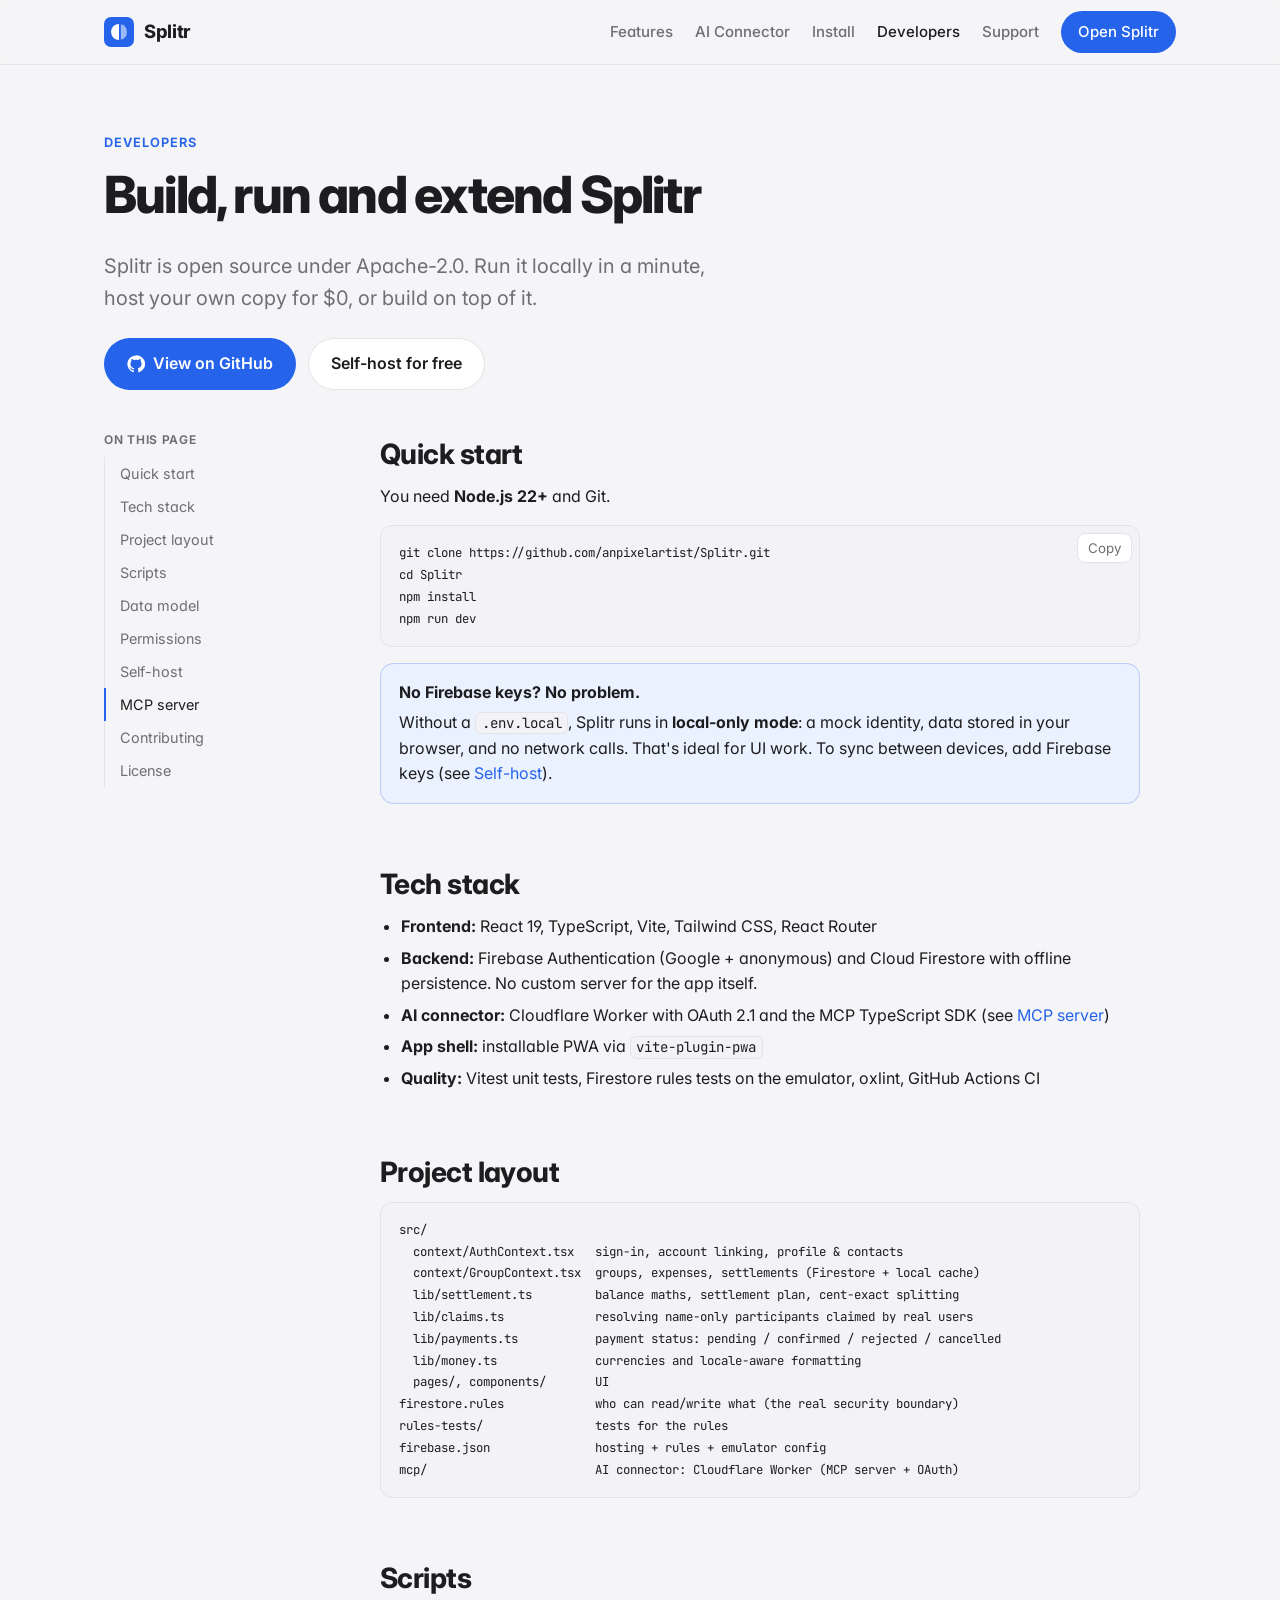
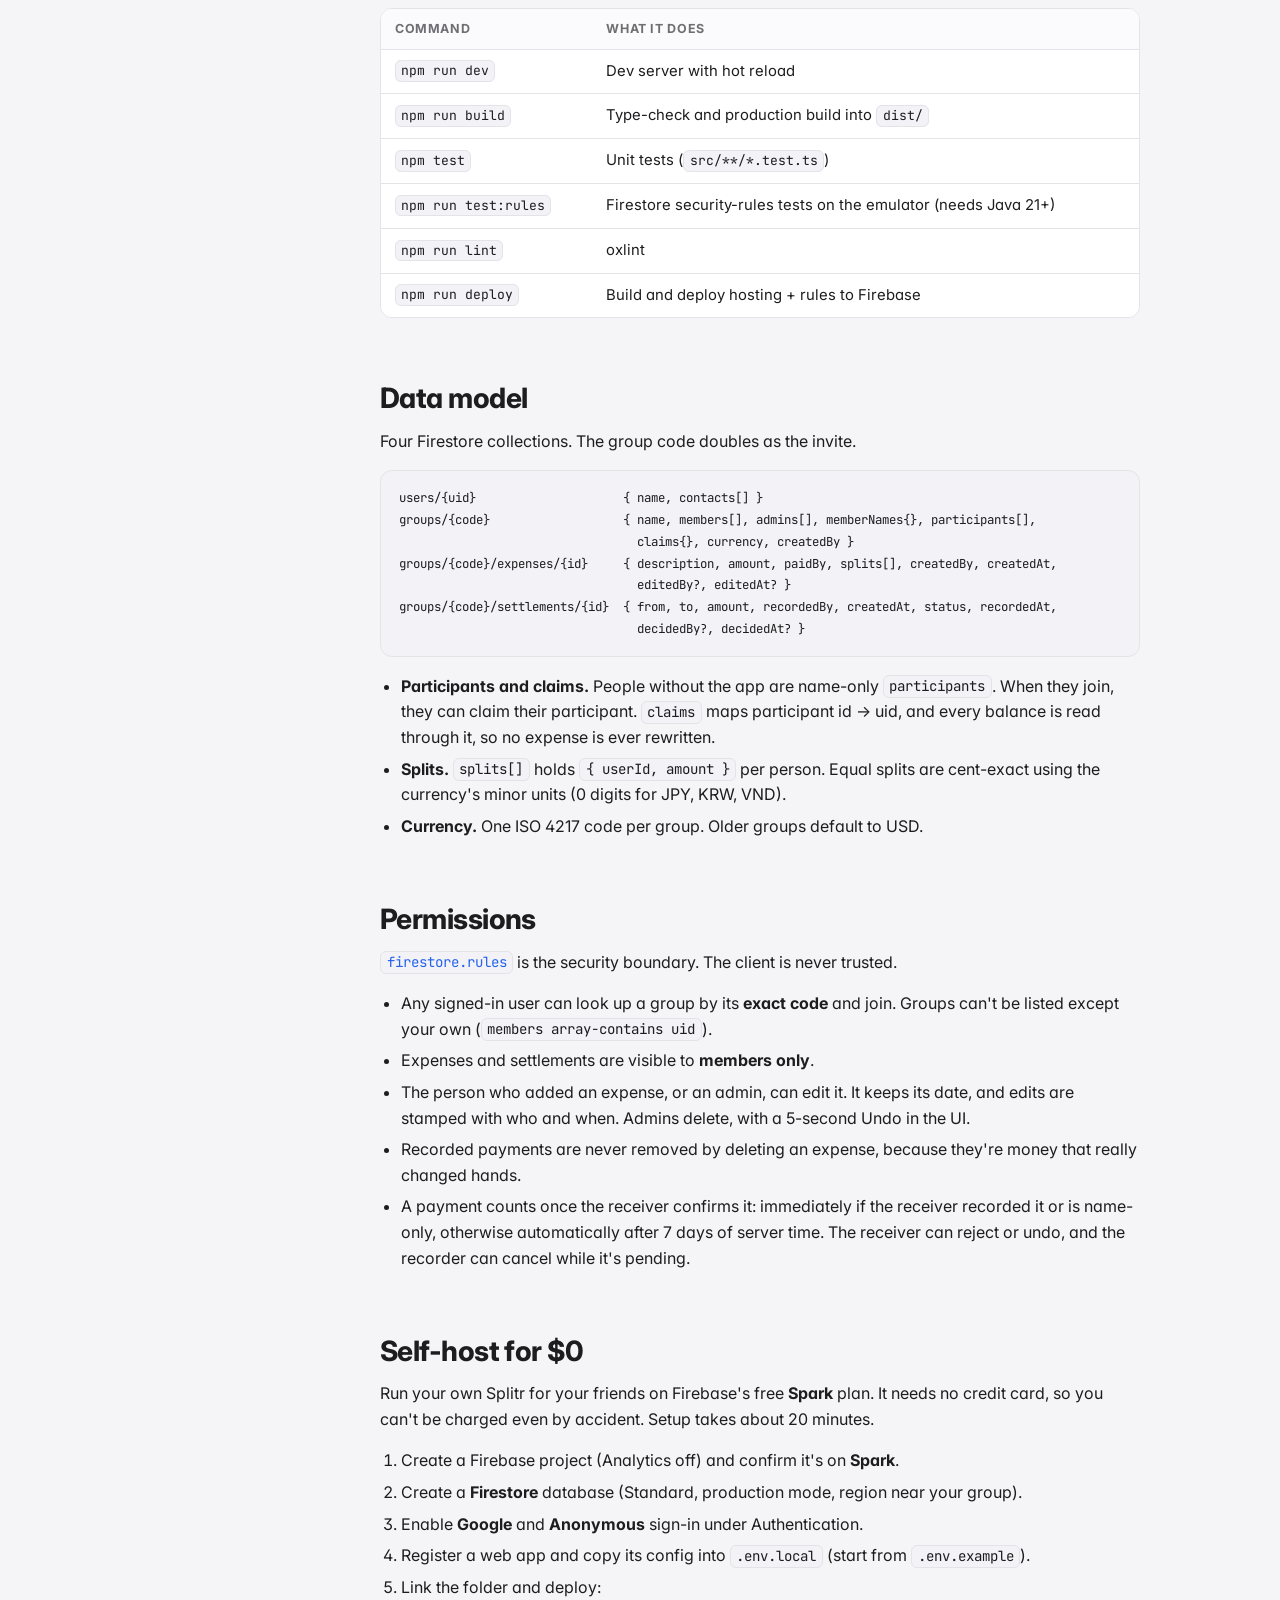
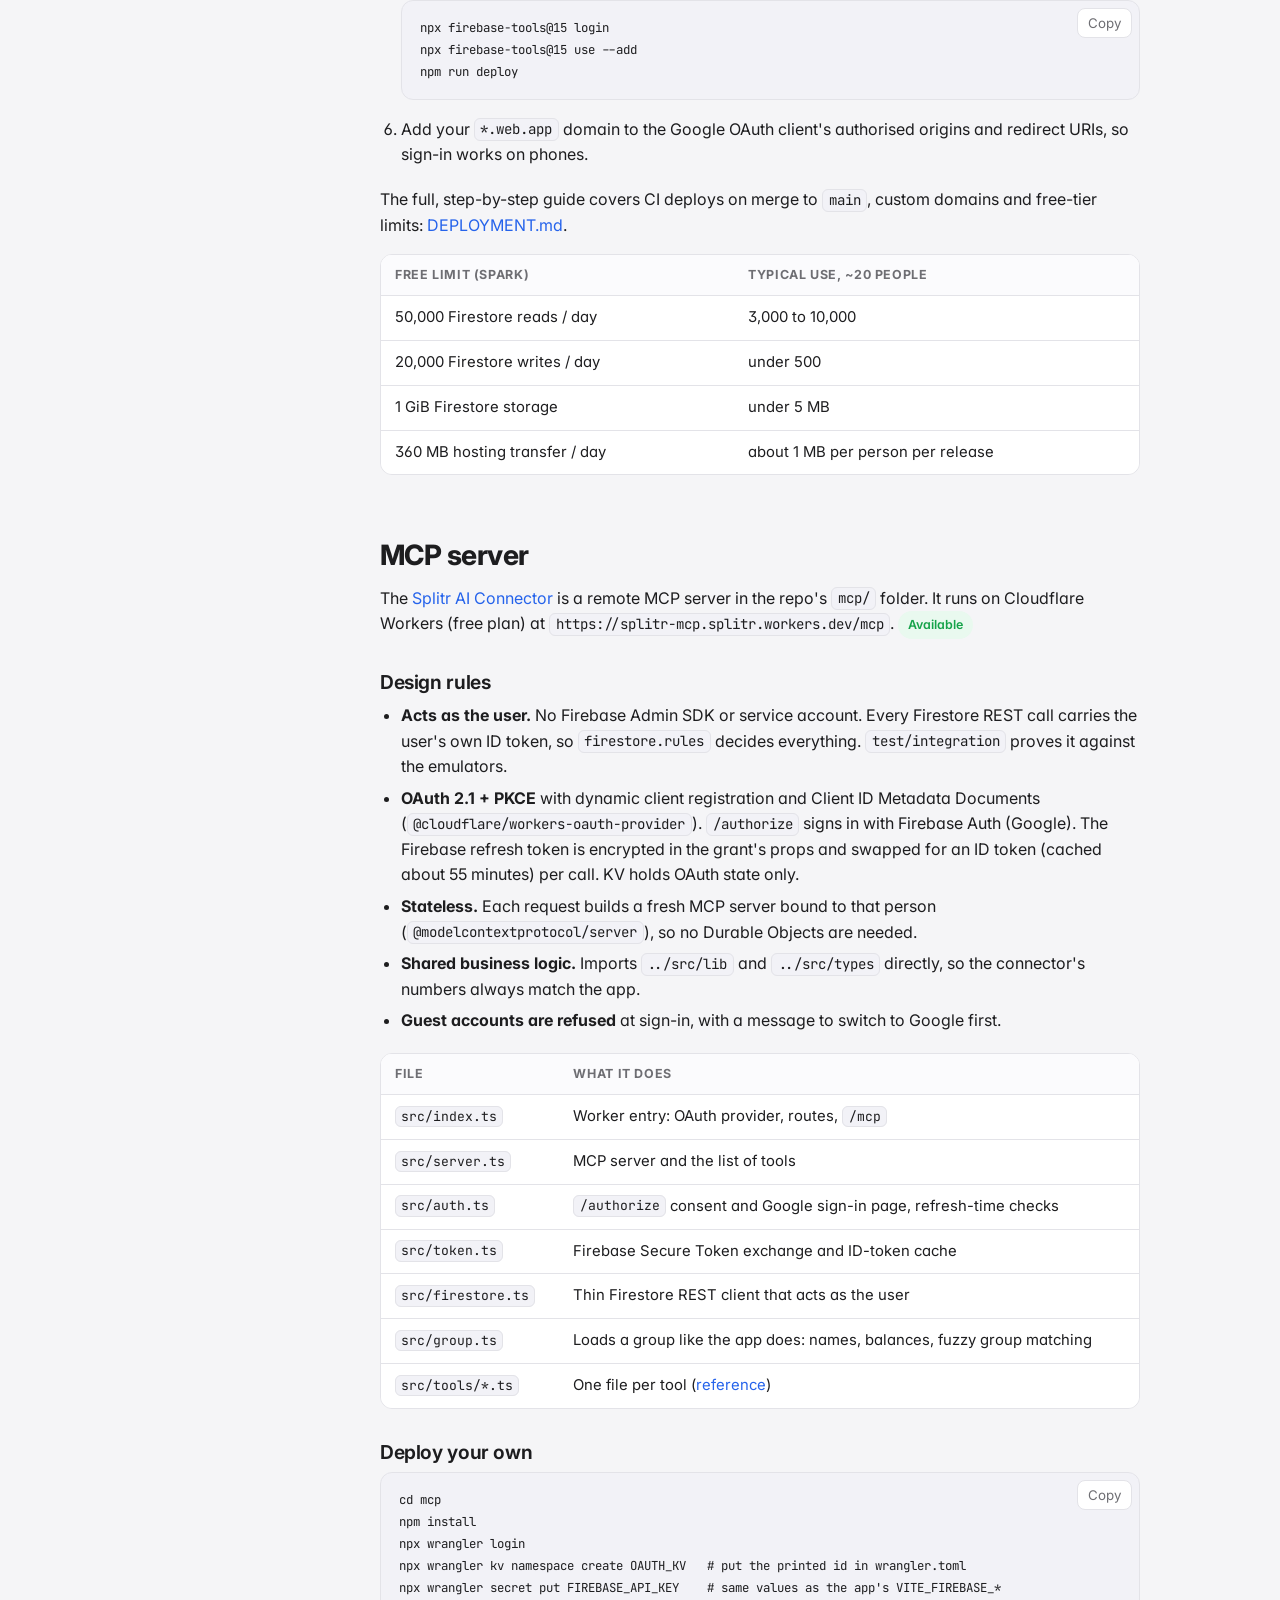
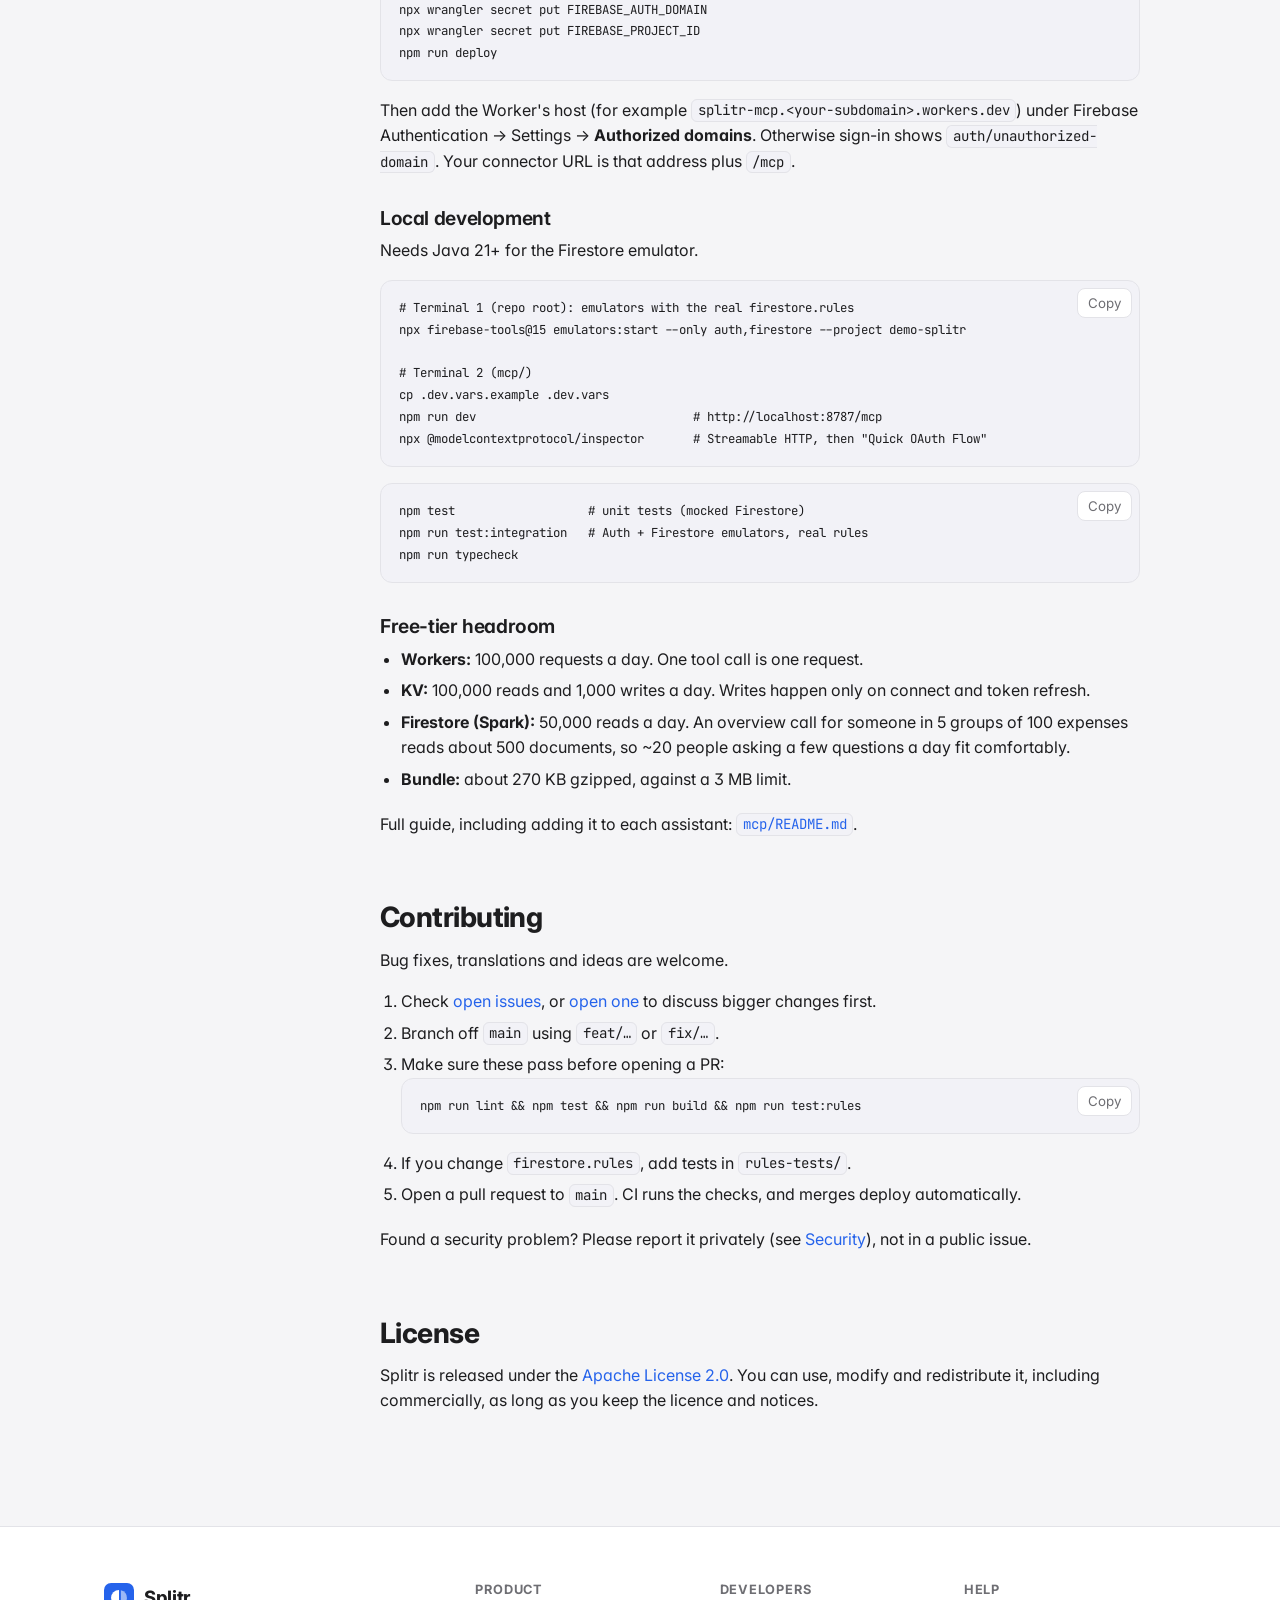
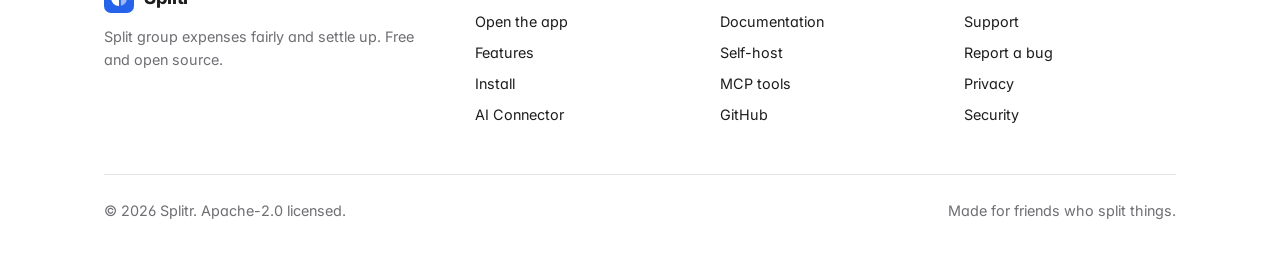
==== commit 925acac7: "Host the website on Cloudflare and refresh stale details Serve the site from a Cloudflare Worker (st" ====
--- a/developers.html
+++ b/developers.html
@@ -65,7 +65,7 @@
 
     <article class="prose">
       <h2 id="quick-start">Quick start</h2>
-      <p>You need <b>Node.js 20+</b> and Git.</p>
+      <p>You need <b>Node.js 22+</b> and Git.</p>
       <pre data-copy><code>git clone https://github.com/anpixelartist/Splitr.git
 cd Splitr
 npm install
@@ -106,7 +106,7 @@
             <tr><td><code>npm run dev</code></td><td>Dev server with hot reload</td></tr>
             <tr><td><code>npm run build</code></td><td>Type-check and production build into <code>dist/</code></td></tr>
             <tr><td><code>npm test</code></td><td>Unit tests (<code>src/**/*.test.ts</code>)</td></tr>
-            <tr><td><code>npm run test:rules</code></td><td>Firestore security-rules tests on the emulator (needs Java 11+)</td></tr>
+            <tr><td><code>npm run test:rules</code></td><td>Firestore security-rules tests on the emulator (needs Java 21+)</td></tr>
             <tr><td><code>npm run lint</code></td><td>oxlint</td></tr>
             <tr><td><code>npm run deploy</code></td><td>Build and deploy hosting + rules to Firebase</td></tr>
           </tbody>
@@ -165,7 +165,7 @@
       </div>
 
       <h2 id="mcp">MCP server</h2>
-      <p>The <a href="connector.html">Splitr AI Connector</a> is a remote MCP server in the repo's <code>mcp/</code> folder. It runs on Cloudflare Workers (free plan) at <code>https://splitr-mcp.splitr-mcp.workers.dev/mcp</code>. <span class="pill green" data-connector-status>Available</span></p>
+      <p>The <a href="connector.html">Splitr AI Connector</a> is a remote MCP server in the repo's <code>mcp/</code> folder. It runs on Cloudflare Workers (free plan) at <code>https://splitr-mcp.splitr.workers.dev/mcp</code>. <span class="pill green" data-connector-status>Available</span></p>
       <h3>Design rules</h3>
       <ul>
         <li><b>Acts as the user.</b> No Firebase Admin SDK or service account. Every Firestore REST call carries the user's own ID token, so <code>firestore.rules</code> decides everything. <code>test/integration</code> proves it against the emulators.</li>
